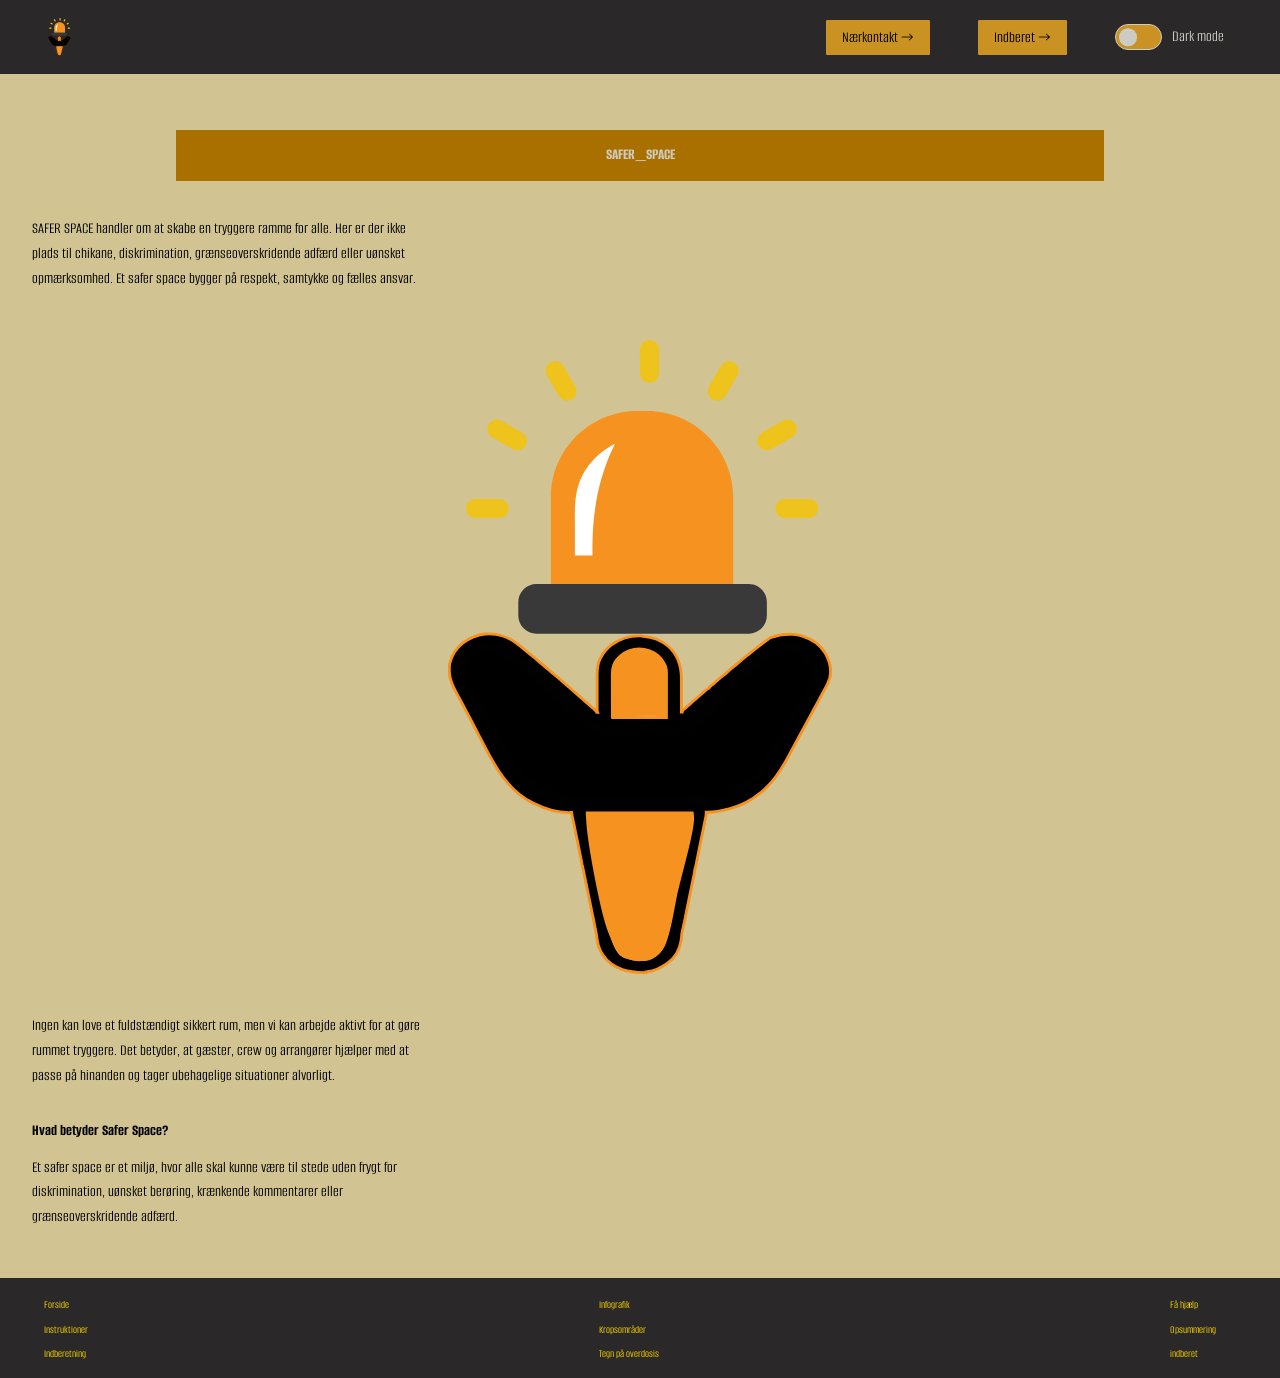
==== index.html @ ecd7ed73 "Add files via upload" ====
<!DOCTYPE html>
<html lang="da">

<head>
  <meta charset="UTF-8">
  <meta name="viewport" content="width=device-width, initial-scale=1.0">
  <link rel="stylesheet" href="css/custom.css">
  <link rel="stylesheet" href="css/fonts.css">
  <link rel="stylesheet" href="css/general.css">
  <link rel="stylesheet" href="css/layout.css">
  <link rel="stylesheet" href="css/burger.css">
  <link rel="stylesheet" href="css/cards.css">
  <link rel="stylesheet" href="css/infographic.css">
  <link rel="icon" type="image/svg+xml" href="img/safer_space_LOGO.svg">
  <title>Emergency Site</title>
</head>

<body id="frontpage">
  <header>
    <nav>
      <div id="logotype-wrapper" class="logo">
        <a href="index.html"><img src="img/safer_space_LOGO.svg" alt="Safer Space logo"></a>
      </div>
      <ul class="menu">
        <li><a class="menuItem" href="instruction.html">Nærkontakt</a></li>
        <li><a class="menuItem" href="register.html">Indberet</a></li>

        <!-- dark mode btn -->

        <li class="theme-toggle-item">
          <button id="theme-toggle" class="theme-switch" type="button" role="switch" aria-checked="false"
            aria-label="Skift mellem light og dark mode">
            <span class="theme-switch-track" aria-hidden="true">
              <span class="theme-switch-thumb"></span>
            </span>
            <span class="theme-switch-text">Dark mode</span>
          </button>
        </li>
      </ul>
      <button class="burger">
        <span class="line"></span>
        <span class="line"></span>
        <span class="line"></span>
      </button>
    </nav>
  </header>

  <main>
    <h1>SAFER_SPACE</h1>
    <p>
      SAFER SPACE handler om at skabe en tryggere ramme for alle. Her er der ikke plads til chikane, diskrimination,
      grænseoverskridende adfærd eller uønsket opmærksomhed. Et safer space bygger på respekt, samtykke og fælles
      ansvar.
    </p>


    <div class="safer_img">
      <section><img src="img/safer_space_LOGO.svg" alt="" srcset="img/safer_space_LOGO.svg">
      </section>
    </div>

    <p>
      Ingen kan love et fuldstændigt sikkert rum, men vi kan arbejde aktivt for at gøre rummet tryggere. Det betyder, at
      gæster, crew og arrangører hjælper med at passe på hinanden og tager ubehagelige situationer alvorligt.
    </p>

    <h2>Hvad betyder Safer Space?</h2>
    <p>
      Et safer space er et miljø, hvor alle skal kunne være til stede uden frygt for diskrimination, uønsket berøring,
      krænkende kommentarer eller grænseoverskridende adfærd.
    </p>

  </main>

  <footer>
    <nav aria-label="Footer navigation">
      <ul>
        <li><a href="index.html">Forside</a></li>
        <li><a href="instruction.html">Instruktioner</a></li>
        <li><a href="register.html">Indberetning</a></li>
      </ul>

      <ul>
        <li><a href="instruction.html#won">Infografik</a></li>
        <li><a href="instruction.html#ringtone">Kropsområder</a></li>
        <li><a href="instruction.html#efficiency">Tegn på overdosis</a></li>
      </ul>

      <ul>
        <li><a href="register.html#webform">Få hjælp</a></li>
        <li><a href="register.html#form-summary">Opsummering</a></li>
        <li><a href="register.html#form-section">indberet</a></li>
      </ul>
    </nav>
  </footer>

</body>

<script src="js/burger.js"></script>
<script src="js/theme.js"></script>

</html>
---- css/custom.css ----
:root,
:root[data-theme="light"] {
  /* Background color */
  --color-bg: #d1c492;
  --color-accent-yellow: rgb(255, 217, 0);

  /* Header background color */
  --color-head-bg: #a97000;

  /* Logotype */
  --color-logotype-bg: #2a2828;
  --color-text-logotype: #ffffff;
  --font-logotype-size: 1rem;

  /* Global menu */
  --color-menu-bg: #2a2828;
  /* Links */
  --color-link-bg: #ca9222;
  --color-link-hover: #fff;
  --color-link-active: #aa987e;
  --border-radius-links: 1px;

  /* Headlines (size)*/
  --font-h1-size: 1rem;
  --font-h2-size: 1rem;
  --font-h3-size: 1rem;

  --headline2-size: 1rem;
  --headline3-size: 1rem;
  --font-sub1-size: 1rem;

  /* Headlines (color) */
  --color-headline-bg: #d49624;

  /* Tekst */
  --color-text: #000;
  --color-text-inverted: #cdccc4;

  /* Andet tekst */
  --followup-text-size: 1rem;

  /*  Margins */
  --margin-head-bottom: 5px;

  /* Borders */
  --border-radius: 5px;

  /* Cards */
  --color-card-bg: #e3e1d8;
  --color-card-bg-inverted: #837b45;
  --color-cta-card-bg: #7f5d43f6;
  --color-cta-card-bg-inverted: #c0bfb9;

  /* Fonts & font weights*/
  --font-family-sans: "Alumni Sans", Arial, sans-serif;
  --font-weight-bold: 700;
  --font-weight-medium: 500;
  --font-weight-regular: 300;
  --font-weight-light: 200;

  /* Infographics background colors*/
  --color-info-bg: #67573c;
}

:root[data-theme="dark"] {
  /* Background color */
  --color-bg: #141311;
  --color-accent-yellow: rgb(255, 217, 0);

  /* Header background color */
  --color-head-bg: #000000;

  /* Logotype */
  --color-logotype-bg: #000000;
  --color-text-logotype: #ddd8cf;
  --font-logotype-size: 1rem;

  /* Global menu */
  --color-menu-bg: #000000;

  /* Links */
  --color-link-bg: #3e3936;
  --color-link-hover: #5a534e;
  --color-link-active: #736b65;
  --border-radius-links: 1px;

  /* Headlines (color) */
  --color-headline-bg: #262220;

  /* Text */
  --color-text: #f3efe8;
  --color-text-inverted: #f3efe8;

  /* Cards */
  --color-card-bg: #22201e;
  --color-card-bg-inverted: #34302d;
  --color-cta-card-bg: #4a4440;
  --color-cta-card-bg-inverted: #6a635c;

  /* Infographics background colors */
  --color-info-bg: #1b1918;
}
---- css/fonts.css ----
@font-face {
  font-family: "Alumni Sans";
  src: url("../fonts/AlumniSans-VariableFont_wght.woff") format("woff");
  font-style: normal;
  font-weight: 100 900;
  font-display: swap;
}

@font-face {
  font-family: "Alumni Sans";
  src: url("../fonts/AlumniSans-Italic-VariableFont_wght.woff") format("woff");
  font-style: italic;
  font-weight: 100 900;
  font-display: swap;
}
---- css/general.css ----
* {
  margin: 0;
  padding: 0;
  box-sizing: border-box;
}

body,
button,
input,
select,
textarea {
  font-family: var(--font-family-sans);
}

p {
  margin: 0 0 1rem 0;
  line-height: 1.55;
}

body {
  font-family: var(--font-family-sans);
  color: var(--color-text);
  background-color: var(--color-bg);
}
header {
  height: min-content;
  background-color: var(--color-head-bg);
  font-family: var(--font-family-sans);
}

nav {
  font-family: var(--font-family-sans);
}

.logo {
  max-width: 50px;
  max-height: 50px;
}

#main-disclamer {
  height: 225px;
  background-color: var(--color-head-bg);
  display: flex;
  justify-content: flex-start;
  align-items: center;
  padding-left: 2rem;
  padding-bottom: 2%;
  margin-bottom: var(--margin-head-bottom);
}
#main-disclamer-content {
  display: flex;
  column-gap: 1rem;
}
main section {
  padding: 20px;
  border-radius: var(--border-radius);
}

main p {
  max-width: 65ch;
}

h1 {
  font-size: var(--font-h2-size);
  font-weight: var(--font-weight-bold);
  color: var(--color-text-inverted);
  margin: 40px 0 20px 0;
  line-height: 1.3rem;
  text-align: center;
  font-family: var(--font-family-sans);
  padding: 15px 30px;
  background-color: var(--color-head-bg);
}

.sub {
  font-size: var(--font-sub1-size);
  font-weight: var(--font-weight-light);
  color: var(--color-text-inverted);
}
h2 {
  font-size: var(--headline2-size);
}
h3 {
  font-size: var(--headline3-size);
}
main > h1 {
  width: calc(80% - 6rem);
  margin-inline: auto;
}
/* NAVIGATION STRUCTURES */
header > nav {
  height: 100%;
  background-color: var(--color-menu-bg);
}
nav ul {
  list-style: none;
}
a {
  font-family: var(--font-family-sans);
}
nav a {
  text-decoration: none;
  color: var(--color-text);
}
/* Måske skal du lave en ny regel for logotype-wrapper, når du har lavet din logotype */

/* logo */

.logo {
  flex: 0 0 auto;
}

#logotype-wrapper {
  background-color: var(--color-logotype-bg);
  display: flex;
  justify-content: flex-start;
  align-items: center;
  height: 3.6rem;
}

#logotype-wrapper > a {
  display: flex;
  align-items: center;
  height: 100%;
  width: max-content;
  margin-left: 1rem;
}

#logotype-wrapper img {
  display: block;
  height: 2.4rem;
  width: auto;
  max-width: 100%;
  object-fit: contain;
}

/* Global menu */
header nav li a {
  margin: 1.5rem;
  background-color: var(--color-link-bg);
  color: var(--color-text);
  font-size: var(--followup-text-size);
  padding: 0.5rem 1rem;
  border-radius: var(--border-radius-links);
}

/* DARK MODE BUTTON */

header nav li .theme-switch {
  margin: 1.5rem;
  padding: 0;
  border: 0;
  background: transparent;
  color: var(--color-text-inverted);
  font: inherit;
  display: inline-flex;
  align-items: center;
  gap: 0.65rem;
  cursor: pointer;
}

.theme-switch-text {
  font-size: var(--followup-text-size);
  line-height: 1;
  white-space: nowrap;
}

.theme-switch-track {
  position: relative;
  width: 2.9rem;
  height: 1.65rem;
  border-radius: 999px;
  background-color: var(--color-link-bg);
  border: 1px solid var(--color-text-inverted);
  transition: background-color 0.2s ease;
  flex: 0 0 auto;
}

.theme-switch-thumb {
  position: absolute;
  top: 50%;
  left: 0.18rem;
  width: 1.1rem;
  height: 1.1rem;
  border-radius: 50%;
  background-color: var(--color-text-inverted);
  transform: translate(0, -50%);
  transition: transform 0.2s ease;
}

.theme-switch[aria-checked="true"] .theme-switch-track {
  background-color: var(--color-accent-yellow);
  border-color: var(--color-accent-yellow);
}

.theme-switch[aria-checked="true"] .theme-switch-thumb {
  transform: translate(1.2rem, -50%);
}

.theme-switch:hover .theme-switch-track {
  background-color: var(--color-link-hover);
}

.theme-switch[aria-checked="true"]:hover .theme-switch-track {
  background-color: var(--color-accent-yellow);
}

.theme-switch:focus-visible {
  outline: 2px solid var(--color-accent-yellow);
  outline-offset: 4px;
  border-radius: 999px;
}

/* Pilen efter menu-tekst */
header > nav li > a:after {
  content: " \2192";
}
/* Global menu hover effekt - Lav den om til det, du synes */
nav a:hover {
  background-color: var(--color-link-hover);
}
nav a:active {
  background-color: var(--color-link-active);
}

/* FOOTER */
footer {
  background-color: var(--color-menu-bg);
}

footer a,
footer a:visited {
  font-size: 0.7rem;
  color: rgb(255, 217, 0);
  display: inline-block;
  overflow-wrap: anywhere;
}

footer nav {
  padding: 1rem 0;
}
---- css/layout.css ----
/* LAYOUT FOR MAIN CONTENT */
body {
  display: grid;
  grid-template-rows: auto 1fr auto;
  min-height: 100vh;
  margin: 0 auto;
}

p {
  margin: 0 0 1rem 0;
  line-height: 1.55;
}

main {
  display: grid;
  row-gap: 1rem;
  padding-top: 1rem;
  padding-bottom: 2rem;
}

main > * {
  margin-inline: clamp(1rem, 4vw, 2rem);
}
main {
  grid-template-rows: min-content min-content 1fr min-content;
}
#instruction main {
  grid-template-rows: min-content min-content min-content 1fr min-content;
}
/* LAYOUT FOR HEADER AND FOOTER */
footer {
  display: grid;
  grid-template-columns: clamp(0.75rem, 4vw, 2rem) minmax(0, 1200px) clamp(
      0.75rem,
      4vw,
      2rem
    );
}

header {
  grid-row: 1;
  display: block;
}

header nav {
  display: flex;
  justify-content: space-between;
  align-items: center;
  width: 100%;
  padding-inline: clamp(0.75rem, 4vw, 2rem);
}

footer nav {
  grid-column: 2 / 3;
  display: grid;
  grid-template-columns: 1fr;
  gap: 0.75rem;
  align-items: start;
  padding: 1rem 0;
}

header nav > * {
  flex: 1;
}

nav ul {
  display: flex;
  justify-content: flex-end;
  align-items: center;
}

header ul {
  height: 100%;
  width: clamp(175px, 50%, 300px);
}

/* main pg img */

#frontpage .safer_img {
  display: flex;
  justify-content: center;
  margin: 1rem 0 1.5rem 0;
}

#frontpage .safer_img section {
  width: 100%;
  max-width: 24rem;
  padding: 0;
}

#frontpage .safer_img img {
  display: block;
  width: 100%;
  max-width: 100%;
  height: auto;
  margin-inline: auto;
}

footer ul {
  display: grid;
  gap: 0.35rem;
  justify-content: start;
  padding-inline: 0.75rem 1rem;
  margin: 0;
}

footer li {
  max-width: 100%;
}

footer li {
  max-width: 100%;
}

footer a {
  display: inline-block;
  overflow-wrap: anywhere;
}

/* LAYOUT FOR SECTIONS */

@media (width > 600px) {
  #instruction > main,
  #register > main {
    grid-template-columns: 5fr 3fr;
    grid-template-rows: auto auto 1fr auto;
  }

  .qr {
    order: 1;
  }

  h1 {
    grid-column: 1 / -1;
  }

  footer nav {
    display: flex;
    justify-content: space-between;
    align-items: flex-start;
    grid-template-columns: repeat(3, minmax(0, 1fr));
    column-gap: 1rem;
  }

  footer ul {
    display: grid;
    gap: 0.35rem;
  }
}
---- css/burger.css ----
.burger {
  width: 34px;
  height: 24px;
  cursor: pointer;
  position: relative;
  z-index: 20;
  background: transparent;
  border: 0;
  padding: 0;
}

.burger .line {
  display: block;
  width: 100%;
  height: 3px;
  background-color: var(--color-accent-yellow);
  border-radius: 999px;
  margin-bottom: 5px;
  transition: 0.2s linear;
}

.burger .line:last-child {
  margin-bottom: 0;
}

.burger {
  display: none;
}
@media screen and (width < 800px) {
  .menu {
    display: none;
  }

  .logo {
    flex: 0 0 50vw;
  }

  .burger {
    display: block;
    background-color: transparent;
    border: 0;
    flex: 0 0 auto;
    margin: 0 20px;
  }

  .burger.active .line:nth-child(1) {
    transform: rotate(45deg) translate(5px, 5px);
    transition: 0.2s linear;
  }

  .burger.active .line:nth-child(2) {
    opacity: 0;
    transition: 0.15s linear;
  }

  .burger.active .line:nth-child(3) {
    transform: rotate(-45deg) translate(5px, -5px);
    transition: 0.2s linear;
  }

  nav.active .menu {
    display: block;
    background-color: var(--color-menu-bg);
    position: absolute;
    top: 3.6rem;
    right: 0;
    width: clamp(200px, 50vw, 400px);
    z-index: 1;
    opacity: 0.95;
  }

  header > nav li > a:after {
    content: "";
  }

  nav.active .menu li {
    margin: 40px 20px;
    text-align: right;
  }

  nav.active .menu a,
  nav.active .menu button {
    font-size: 24px;
  }

  /* adjust to darkmode burger*/

  nav.active .menu .theme-switch {
    width: calc(100% - 40px);
    margin-inline: 20px;
    display: flex;
    align-items: center;
    justify-content: space-between;
    gap: 0.75rem;
  }

  nav.active .menu .theme-switch-text {
    font-size: 20px;
    line-height: 1.2;
    white-space: nowrap;
    flex: 1 1 auto;
    text-align: left;
  }

  nav.active .menu .theme-switch-track {
    flex: 0 0 auto;
  }
}
---- css/infographic.css ----
#head-txt {
  fill: var(--color-head-bg);
}
.info-graphic,
.info-text {
  background-color: var(--color-info-bg);
  padding: 20px 0;
}
.info-graphic {
  display: flex;
  justify-content: center;
  align-items: center;
  border-radius: 0;
  margin: 1.5rem auto 2rem auto;
  padding: 1rem;
  max-width: min(100%, 32rem);
}

#won svg {
  display: block;
  height: clamp(220px, 34vh, 280px);
  width: auto;
  max-width: 100%;
  margin-inline: auto;
}

.info-text h2 {
  line-height: 3rem;
  text-align: center;
  background-color: var(--color-headline-bg);
  color: var(--color-text);
  margin-bottom: 1rem;
}
.info-text h3 {
  font-size: 0.8rem;
  line-height: 0.8rem;
  font-weight: 600;
  margin: 0;
  padding: 0;
}
.info-text > *:not(:first-child) {
  margin: 0 clamp(1rem, 10%, 7rem);
}

/* accordion implementation */

.accordion-steps {
  display: grid;
  gap: 0.75rem;
}

.accordion-steps details {
  background-color: var(--color-card-bg);
  border-radius: var(--border-radius);
  overflow: hidden;
}

.accordion-steps details:nth-of-type(2n) {
  background-color: var(--color-card-bg-inverted);
}

.accordion-steps summary {
  cursor: pointer;
  font-weight: 600;
  padding: 1rem;
}

.accordion-steps .accordion-content {
  padding: 0 1rem 1rem 1rem;
}

.accordion-steps .accordion-content p {
  margin: 0;
}

/*  */

.info-box {
  padding: 1.5rem 1rem 0.5rem 1rem;
  background-color: var(--color-card-bg);
}
.info-box:nth-of-type(2n) {
  background-color: var(--color-card-bg-inverted);
}

/* Awabs custom infographix */

.info-graphic {
  display: flex;
  justify-content: center;
  align-items: center;
  margin: 60px auto 80px auto;
  padding: 20px;
}

.infographic_img {
  display: block;
  width: 100%;
  max-width: 520px;
  height: auto;
  object-fit: contain;
}

/* js main infographic styling */
#ringtone {
  cursor: pointer;
  border: 0;
  background-color: var(--color-head-bg);
  color: var(--color-text-inverted);
  font: inherit;
  padding: 0.75rem 1rem;
  border-radius: var(--border-radius-links);
  cursor: pointer;
}
#ringtone:hover {
  background-color: var(--color-link-hover);
}

#won {
  transition:
    transform 0.3s ease,
    background-color 0.3s ease,
    box-shadow 0.3s ease;
}

#won.active {
  background-color: rgba(246, 146, 32, 0.12);
  box-shadow: 0 0 0 2px #f69220 inset;
  border-radius: 12px;
  transform: scale(1.01);
}

/* BODY CSS */

/* clickable parts */
#head,
#chest {
  cursor: pointer;
}

/* keep the base body black */
/* base state: everything starts black */
#won svg path {
  fill: rgb(255, 187, 0);
  transition:
    fill 0.2s ease,
    opacity 0.2s ease;
}

/* lips hidden by default */
#lips path {
  opacity: 0;
}

/* head click -> original SVG head color */
#head.active-head path {
  fill: #ed2024;
}

/* chest click -> original SVG chest color */
#chest.active-chest .cls-3 {
  fill: #9e1f63;
}

#chest.active-chest .cls-2 {
  fill: #f7941d;
}
/* show lips when head is clicked */
#lips.visible-lips path {
  opacity: 1;
  fill: #662d91;
}

@media (width < 600px) {
  .info-graphic {
    margin: 1rem auto 1.5rem auto;
    padding: 0.75rem;
    max-width: min(100%, 20rem);
  }

  #won svg {
    height: min(32vh, 220px);
    width: auto;
    max-width: 100%;
  }
}
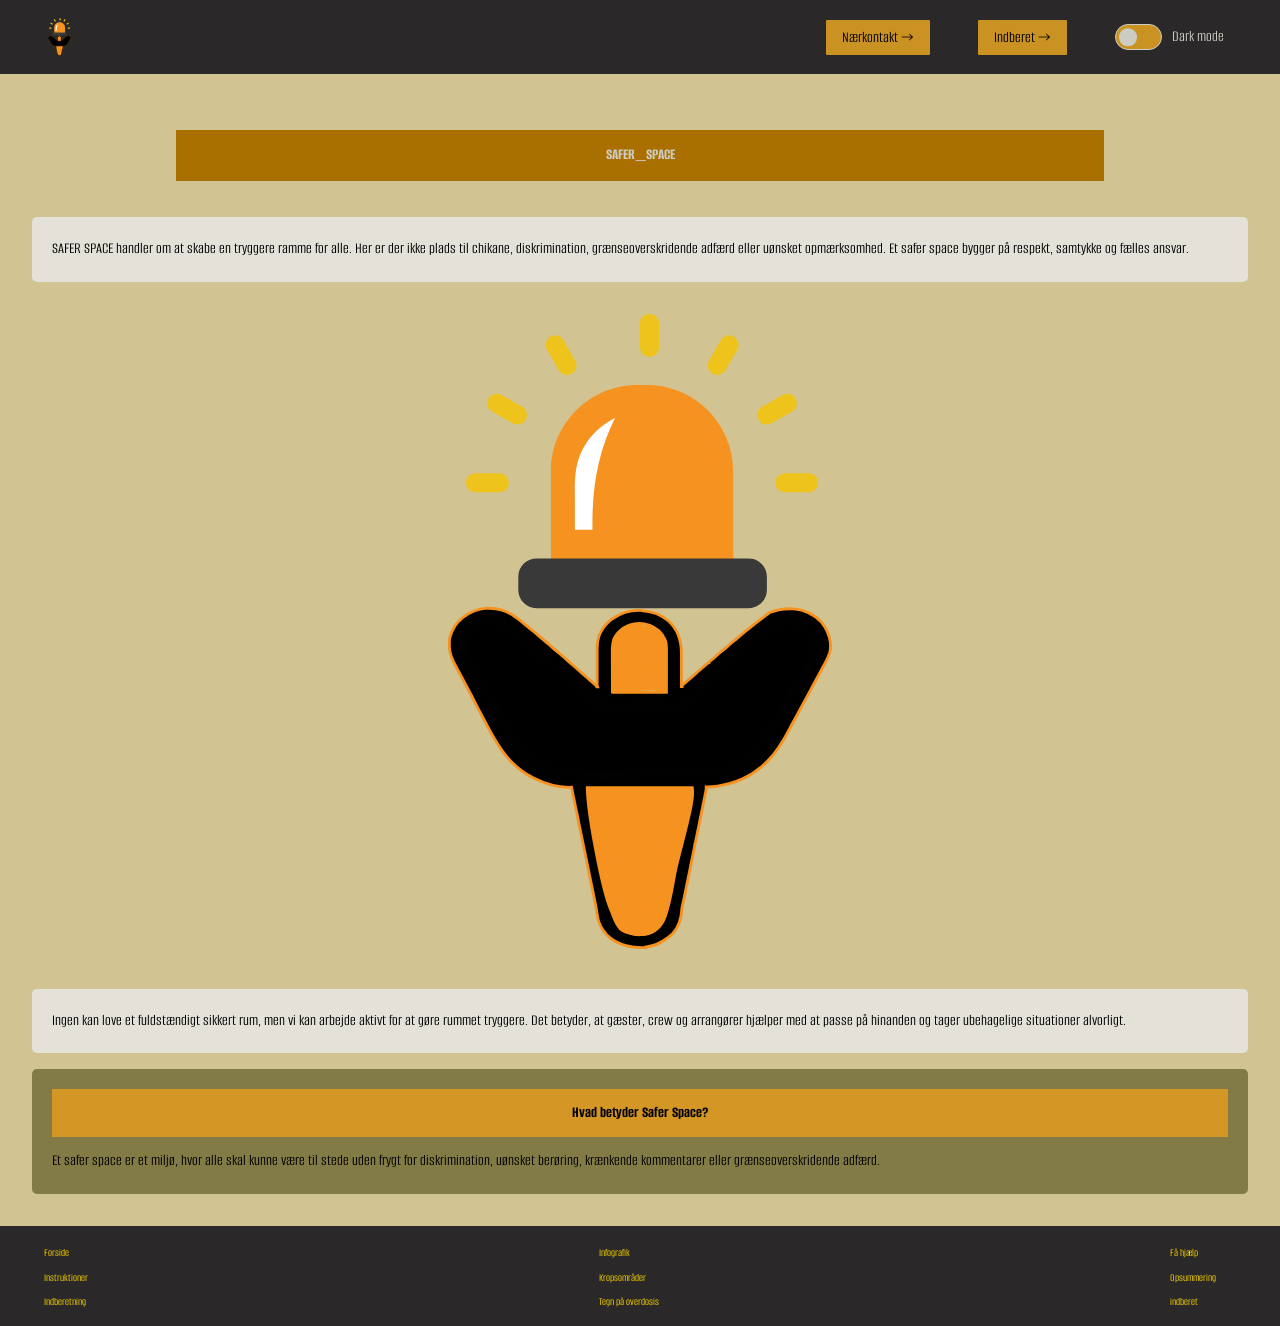
==== commit 6992e985: "Add files via upload 1. LATEST ITTERATION (20/04/26) 2. ready for presentation" ====
--- a/index.html
+++ b/index.html
@@ -47,28 +47,36 @@
 
   <main>
     <h1>SAFER_SPACE</h1>
-    <p>
-      SAFER SPACE handler om at skabe en tryggere ramme for alle. Her er der ikke plads til chikane, diskrimination,
-      grænseoverskridende adfærd eller uønsket opmærksomhed. Et safer space bygger på respekt, samtykke og fælles
-      ansvar.
-    </p>
 
+    <section class="frontpage-copy-card">
+      <p>
+        SAFER SPACE handler om at skabe en tryggere ramme for alle. Her er der ikke plads til chikane, diskrimination,
+        grænseoverskridende adfærd eller uønsket opmærksomhed. Et safer space bygger på respekt, samtykke og fælles
+        ansvar.
+      </p>
+    </section>
 
     <div class="safer_img">
-      <section><img src="img/safer_space_LOGO.svg" alt="" srcset="img/safer_space_LOGO.svg">
+      <section>
+        <img src="img/safer_space_LOGO.svg" alt="Safer Space logo">
       </section>
     </div>
 
-    <p>
-      Ingen kan love et fuldstændigt sikkert rum, men vi kan arbejde aktivt for at gøre rummet tryggere. Det betyder, at
-      gæster, crew og arrangører hjælper med at passe på hinanden og tager ubehagelige situationer alvorligt.
-    </p>
+    <section class="frontpage-copy-card">
+      <p>
+        Ingen kan love et fuldstændigt sikkert rum, men vi kan arbejde aktivt for at gøre rummet tryggere. Det betyder,
+        at
+        gæster, crew og arrangører hjælper med at passe på hinanden og tager ubehagelige situationer alvorligt.
+      </p>
+    </section>
 
-    <h2>Hvad betyder Safer Space?</h2>
-    <p>
-      Et safer space er et miljø, hvor alle skal kunne være til stede uden frygt for diskrimination, uønsket berøring,
-      krænkende kommentarer eller grænseoverskridende adfærd.
-    </p>
+    <section class="frontpage-copy-card frontpage-copy-card--accent">
+      <h2>Hvad betyder Safer Space?</h2>
+      <p>
+        Et safer space er et miljø, hvor alle skal kunne være til stede uden frygt for diskrimination, uønsket berøring,
+        krænkende kommentarer eller grænseoverskridende adfærd.
+      </p>
+    </section>
 
   </main>
 
--- a/css/custom.css
+++ b/css/custom.css
@@ -60,6 +60,11 @@
 
   /* Infographics background colors*/
   --color-info-bg: #67573c;
+
+  /* new variable for "DARK/LIGHT NODE" */
+  --color-field-bg: #f3f1ea;
+  --color-field-text: #000000;
+  --color-field-border: #4b4545;
 }
 
 :root[data-theme="dark"] {
@@ -99,4 +104,9 @@
 
   /* Infographics background colors */
   --color-info-bg: #1b1918;
+
+  /* DARK MODE VARIABLES */
+  --color-field-bg: #f3f1ea;
+  --color-field-text: #000000;
+  --color-field-border: #4b4545;
 }
--- a/css/general.css
+++ b/css/general.css
@@ -2,6 +2,20 @@
   margin: 0;
   padding: 0;
   box-sizing: border-box;
+}
+
+:root[data-theme="dark"]
+  .theme-switch[aria-checked="true"]
+  .theme-switch-track {
+  background-color: var(--color-link-active);
+  border-color: var(--color-link-active);
+}
+
+:root[data-theme="dark"]
+  .theme-switch[aria-checked="true"]:hover
+  .theme-switch-track {
+  background-color: var(--color-link-hover);
+  border-color: var(--color-link-hover);
 }
 
 body,
--- a/css/cards.css
+++ b/css/cards.css
@@ -0,0 +1,119 @@
+.daily_card {
+  background-color: var(--color-card-bg);
+  display: grid;
+  grid-template-columns: 3fr 5fr;
+  gap: 10px;
+  padding: 40px 0 40px 20px;
+  border-radius: var(--border-radius);
+  height: minmax(200px, min-content);
+}
+.daily_text {
+  display: grid;
+  grid-template-rows: repeat(3, min-content);
+  gap: 10px;
+}
+.daily_text h2 {
+  background-color: var(--color-headline-bg);
+  color: var(--color-text-inverted);
+  padding: calc(1.1rem / 1.5) 0 calc(1.1rem / 2) 1rem;
+  margin: 0 0 0.5rem 0;
+}
+.daily_text p {
+  padding-right: 2rem;
+  margin: 0 0 1rem 0;
+}
+.daily_text .cta_btn {
+  justify-self: left;
+  width: 80%;
+}
+.daily_img {
+  width: 100%;
+  height: 100%;
+  object-fit: cover;
+}
+.news_card {
+  background-color: var(--color-card-bg);
+  display: grid;
+  gap: 0.4rem;
+  padding: 1rem 0;
+  height: minmax(300px, min-content);
+}
+.news_card:nth-child(2n) {
+  background-color: var(--color-card-bg-inverted);
+}
+.news_card > * {
+  padding: 0 1rem;
+}
+.news_card h3 {
+  margin: 0.5rem 0 0 0;
+}
+.news_card p {
+  margin: 0 0 1rem 0;
+}
+.news_card:first-child:before {
+  content: "BREAKING NEWS";
+  background-color: var(--color-headline-bg);
+  color: var(--color-text);
+  font-size: var(--font-h3-size);
+  font-weight: var(--font-weight-medium);
+  text-align: center;
+  line-height: 1rem;
+  padding: calc(1.1rem / 1.5) 0 calc(1.1rem / 2) 0;
+}
+.news_card:first-child {
+  border-radius: var(--border-radius) var(--border-radius) 0 0;
+}
+.news_card:last-child {
+  border-radius: 0 0 var(--border-radius) var(--border-radius);
+}
+
+.news_card .cta_btn {
+  justify-self: center;
+}
+.cta_btn {
+  display: inline-block;
+  padding: 0.4rem 1rem;
+  background-color: var(--color-cta-card-bg);
+  color: var(--color-text-inverted);
+  text-decoration: none;
+  width: max-content;
+  border-radius: var(--border-radius);
+}
+.news_card .cta_btn {
+  background-color: var(--color-cta-card-bg);
+}
+.news_card:nth-of-type(2n) .cta_btn {
+  background-color: var(--color-cta-card-bg-inverted);
+  color: var(--color-text);
+}
+.cta_btn:after {
+  content: "\2192";
+  margin-left: 1rem;
+}
+
+/* additional for index.html */
+
+#frontpage .frontpage-copy-card {
+  background-color: var(--color-card-bg);
+  border-radius: var(--border-radius);
+  padding: 1.25rem;
+  display: grid;
+  gap: 0.75rem;
+}
+
+#frontpage .frontpage-copy-card--accent {
+  background-color: var(--color-card-bg-inverted);
+}
+
+#frontpage .frontpage-copy-card p {
+  margin: 0;
+  max-width: none;
+}
+
+#frontpage .frontpage-copy-card h2 {
+  margin: 0;
+  line-height: 3rem;
+  text-align: center;
+  background-color: var(--color-headline-bg);
+  color: var(--color-text);
+}
--- a/css/infographic.css
+++ b/css/infographic.css
@@ -47,6 +47,7 @@
 .accordion-steps {
   display: grid;
   gap: 0.75rem;
+  margin-bottom: 2rem;
 }
 
 .accordion-steps details {
@@ -73,14 +74,27 @@
   margin: 0;
 }
 
+.under_instructions {
+  display: grid;
+  gap: 1.5rem;
+  margin-top: 2rem;
+}
+
 /*  */
 
 .info-box {
-  padding: 1.5rem 1rem 0.5rem 1rem;
-  background-color: var(--color-card-bg);
-}
-.info-box:nth-of-type(2n) {
-  background-color: var(--color-card-bg-inverted);
+  padding: 1.25rem 1rem 1rem 1rem;
+  border-radius: var(--border-radius);
+}
+
+#efficiency {
+  background-color: var(--color-link-bg);
+  color: #000000;
+}
+
+#requirement {
+  background-color: var(--color-menu-bg);
+  color: var(--color-text-inverted);
 }
 
 /* Awabs custom infographix */
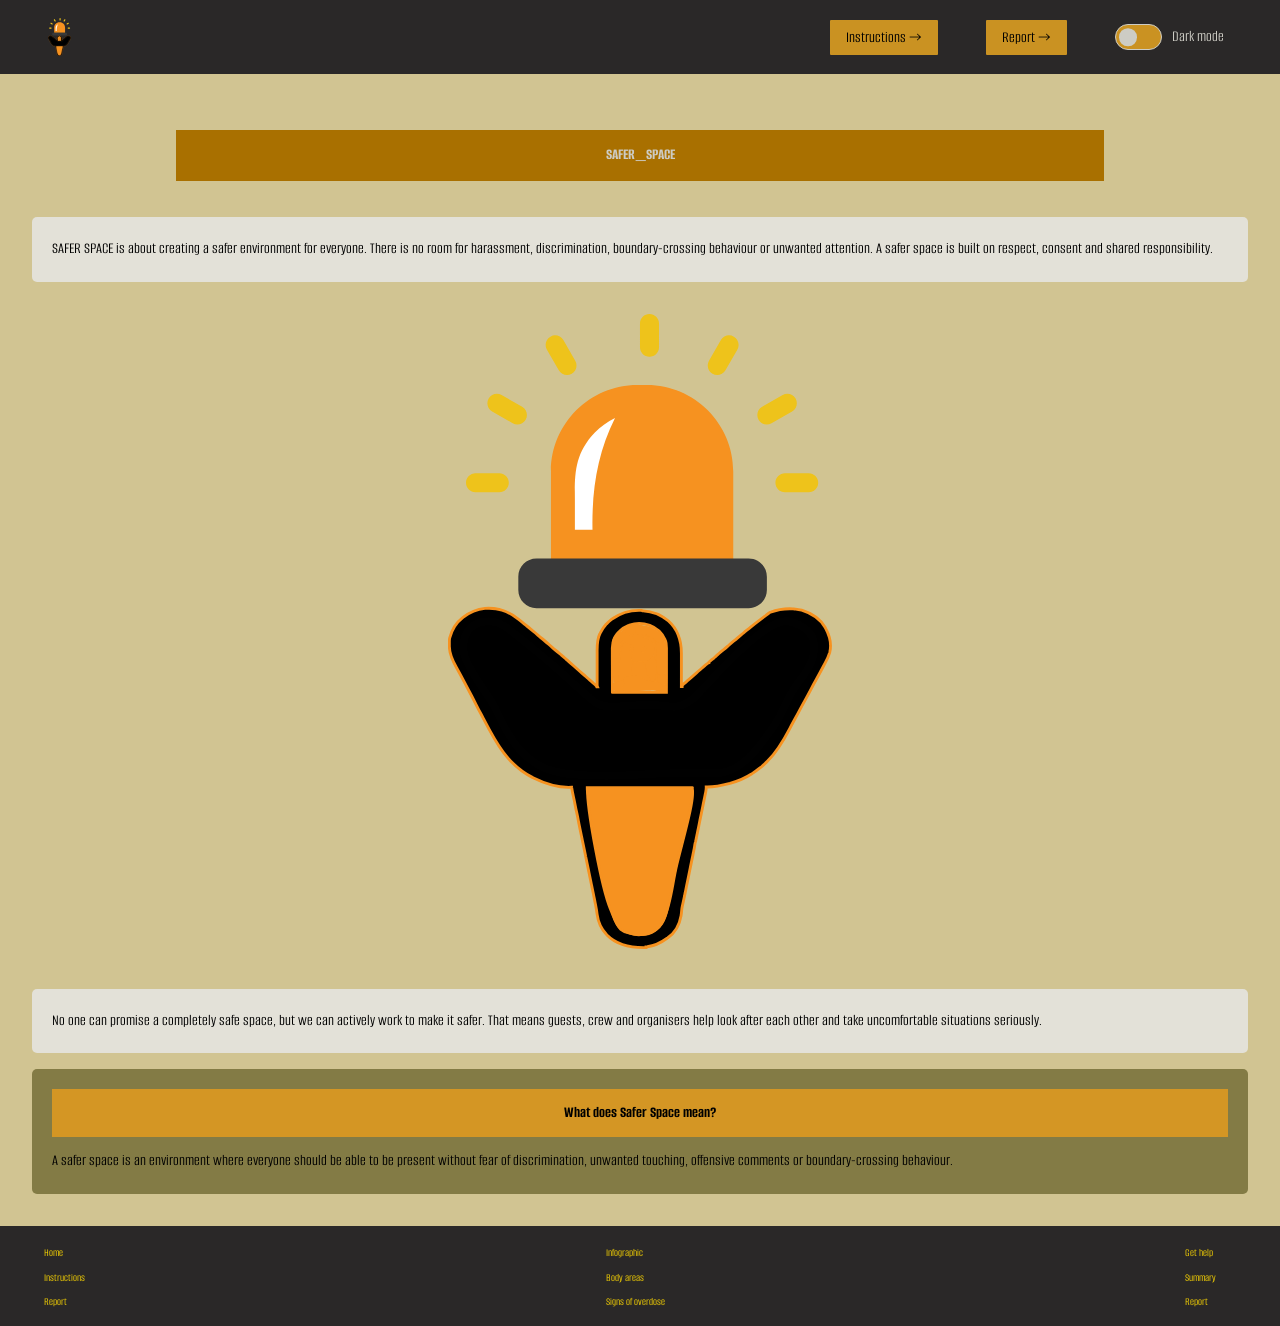
==== commit 6b1cd5dd: "Add files via upload" ====
--- a/index.html
+++ b/index.html
@@ -1,5 +1,5 @@
 <!DOCTYPE html>
-<html lang="da">
+<html lang="en">
 
 <head>
   <meta charset="UTF-8">
@@ -22,14 +22,14 @@
         <a href="index.html"><img src="img/safer_space_LOGO.svg" alt="Safer Space logo"></a>
       </div>
       <ul class="menu">
-        <li><a class="menuItem" href="instruction.html">Nærkontakt</a></li>
-        <li><a class="menuItem" href="register.html">Indberet</a></li>
+        <li><a class="menuItem" href="instruction.html">Instructions</a></li>
+        <li><a class="menuItem" href="register.html">Report</a></li>
 
         <!-- dark mode btn -->
 
         <li class="theme-toggle-item">
           <button id="theme-toggle" class="theme-switch" type="button" role="switch" aria-checked="false"
-            aria-label="Skift mellem light og dark mode">
+            aria-label="Switch between light and dark mode">
             <span class="theme-switch-track" aria-hidden="true">
               <span class="theme-switch-thumb"></span>
             </span>
@@ -50,9 +50,9 @@
 
     <section class="frontpage-copy-card">
       <p>
-        SAFER SPACE handler om at skabe en tryggere ramme for alle. Her er der ikke plads til chikane, diskrimination,
-        grænseoverskridende adfærd eller uønsket opmærksomhed. Et safer space bygger på respekt, samtykke og fælles
-        ansvar.
+        SAFER SPACE is about creating a safer environment for everyone. There is no room for harassment, discrimination,
+        boundary-crossing behaviour or unwanted attention. A safer space is built on respect, consent and shared
+        responsibility.
       </p>
     </section>
 
@@ -64,17 +64,16 @@
 
     <section class="frontpage-copy-card">
       <p>
-        Ingen kan love et fuldstændigt sikkert rum, men vi kan arbejde aktivt for at gøre rummet tryggere. Det betyder,
-        at
-        gæster, crew og arrangører hjælper med at passe på hinanden og tager ubehagelige situationer alvorligt.
+        No one can promise a completely safe space, but we can actively work to make it safer. That means guests,
+        crew and organisers help look after each other and take uncomfortable situations seriously.
       </p>
     </section>
 
     <section class="frontpage-copy-card frontpage-copy-card--accent">
-      <h2>Hvad betyder Safer Space?</h2>
+      <h2>What does Safer Space mean?</h2>
       <p>
-        Et safer space er et miljø, hvor alle skal kunne være til stede uden frygt for diskrimination, uønsket berøring,
-        krænkende kommentarer eller grænseoverskridende adfærd.
+        A safer space is an environment where everyone should be able to be present without fear of discrimination,
+        unwanted touching, offensive comments or boundary-crossing behaviour.
       </p>
     </section>
 
@@ -83,21 +82,21 @@
   <footer>
     <nav aria-label="Footer navigation">
       <ul>
-        <li><a href="index.html">Forside</a></li>
-        <li><a href="instruction.html">Instruktioner</a></li>
-        <li><a href="register.html">Indberetning</a></li>
+        <li><a href="index.html">Home</a></li>
+        <li><a href="instruction.html">Instructions</a></li>
+        <li><a href="register.html">Report</a></li>
       </ul>
 
       <ul>
-        <li><a href="instruction.html#won">Infografik</a></li>
-        <li><a href="instruction.html#ringtone">Kropsområder</a></li>
-        <li><a href="instruction.html#efficiency">Tegn på overdosis</a></li>
+        <li><a href="instruction.html#won">Infographic</a></li>
+        <li><a href="instruction.html#ringtone">Body areas</a></li>
+        <li><a href="instruction.html#efficiency">Signs of overdose</a></li>
       </ul>
 
       <ul>
-        <li><a href="register.html#webform">Få hjælp</a></li>
-        <li><a href="register.html#form-summary">Opsummering</a></li>
-        <li><a href="register.html#form-section">indberet</a></li>
+        <li><a href="register.html#webform">Get help</a></li>
+        <li><a href="register.html#form-summary">Summary</a></li>
+        <li><a href="register.html#form-section">Report</a></li>
       </ul>
     </nav>
   </footer>
--- a/css/infographic.css
+++ b/css/infographic.css
@@ -16,6 +16,43 @@
   max-width: min(100%, 32rem);
 }
 
+/* svg buttons */
+.buttons-wrapper {
+  display: flex;
+  flex-wrap: wrap;
+  gap: 0.75rem;
+  justify-content: center;
+  align-items: center;
+  margin: 1rem 0 0.75rem 0;
+}
+
+.buttons-wrapper > button {
+  padding: 5px 12px;
+  border-radius: var(--border-radius-links);
+  border: none;
+  background-color: var(--color-link-bg);
+  color: var(--color-text);
+  font: inherit;
+  cursor: pointer;
+}
+
+.buttons-wrapper > button:hover {
+  outline: 1px solid #0008;
+  background-color: var(--color-link-hover);
+}
+
+.buttons-wrapper > button:focus-visible {
+  outline: 2px solid black;
+  background-color: var(--color-link-hover);
+}
+
+.buttons-wrapper > button[aria-pressed="true"] {
+  outline: 2px solid black;
+  background-color: var(--color-link-hover);
+}
+
+/*  */
+
 #won svg {
   display: block;
   height: clamp(220px, 34vh, 280px);
@@ -148,7 +185,8 @@
 
 /* clickable parts */
 #head,
-#chest {
+#chest,
+#lips {
   cursor: pointer;
 }
 
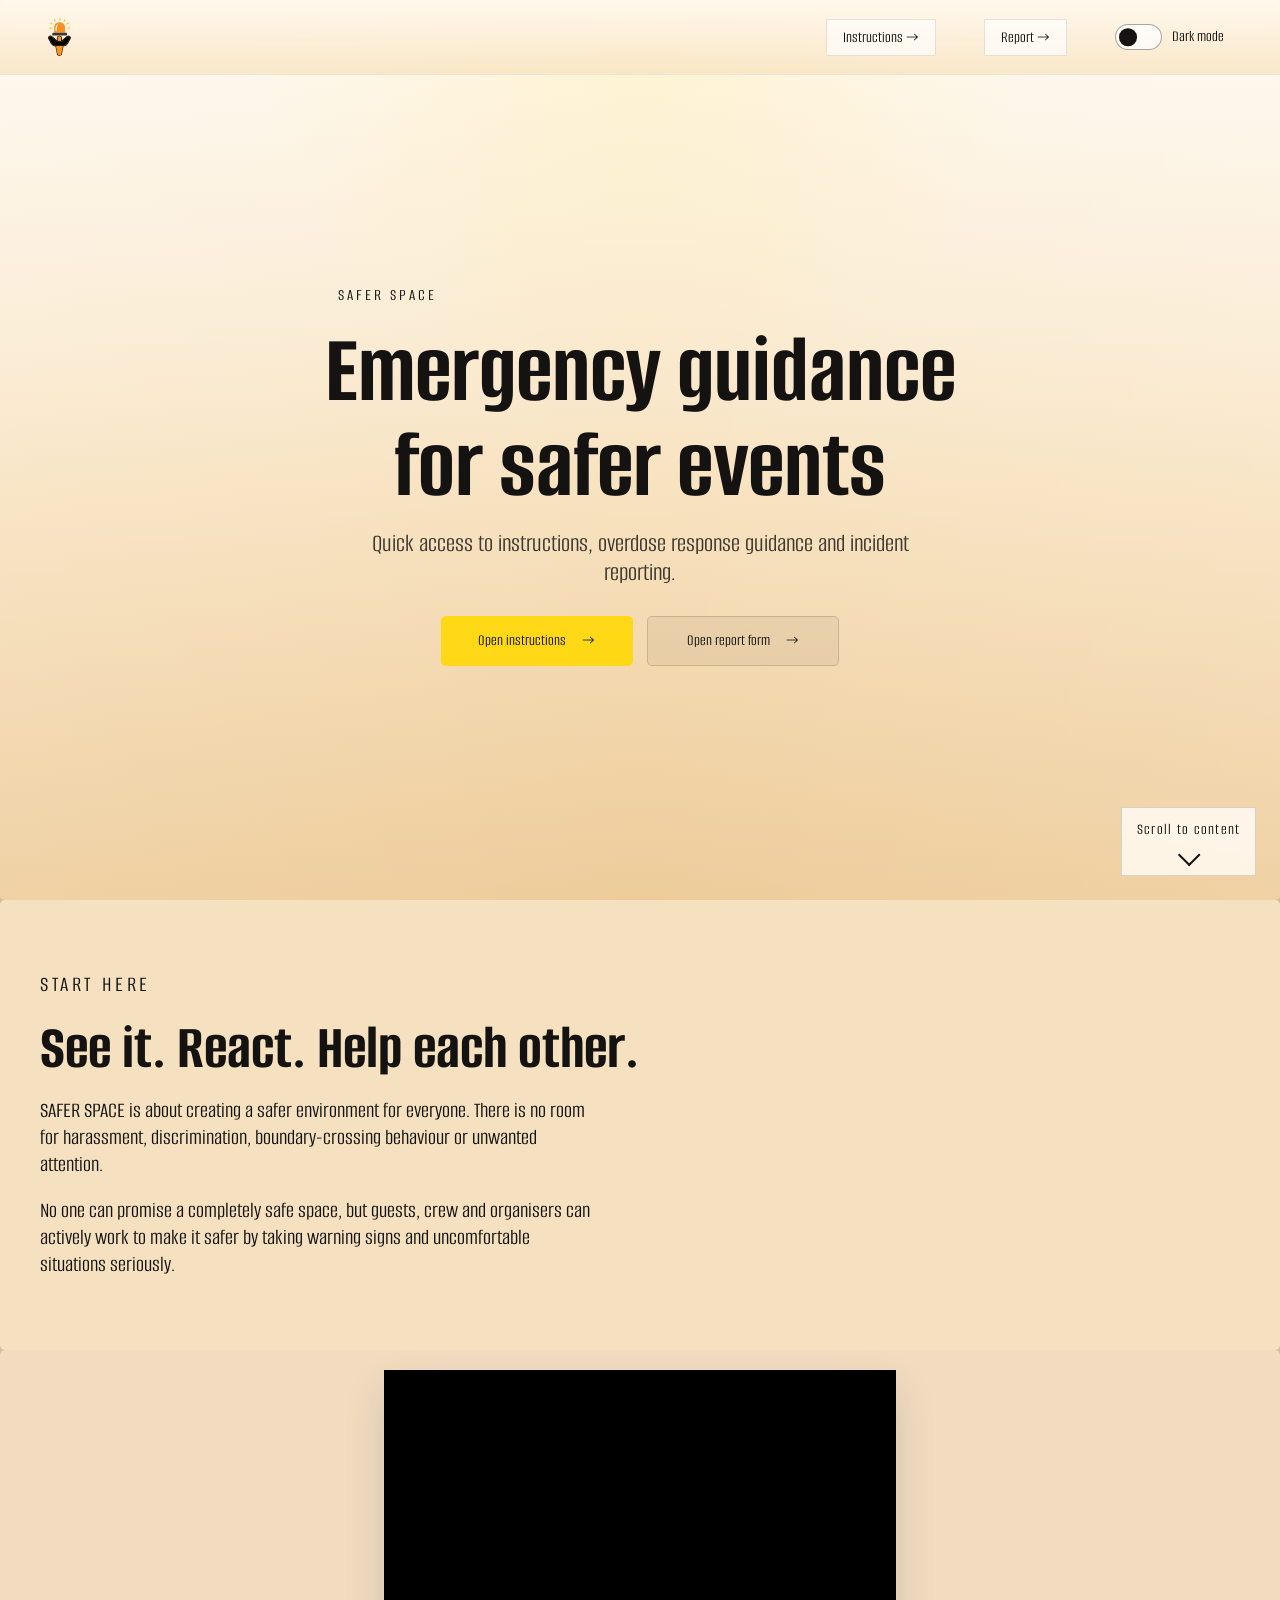
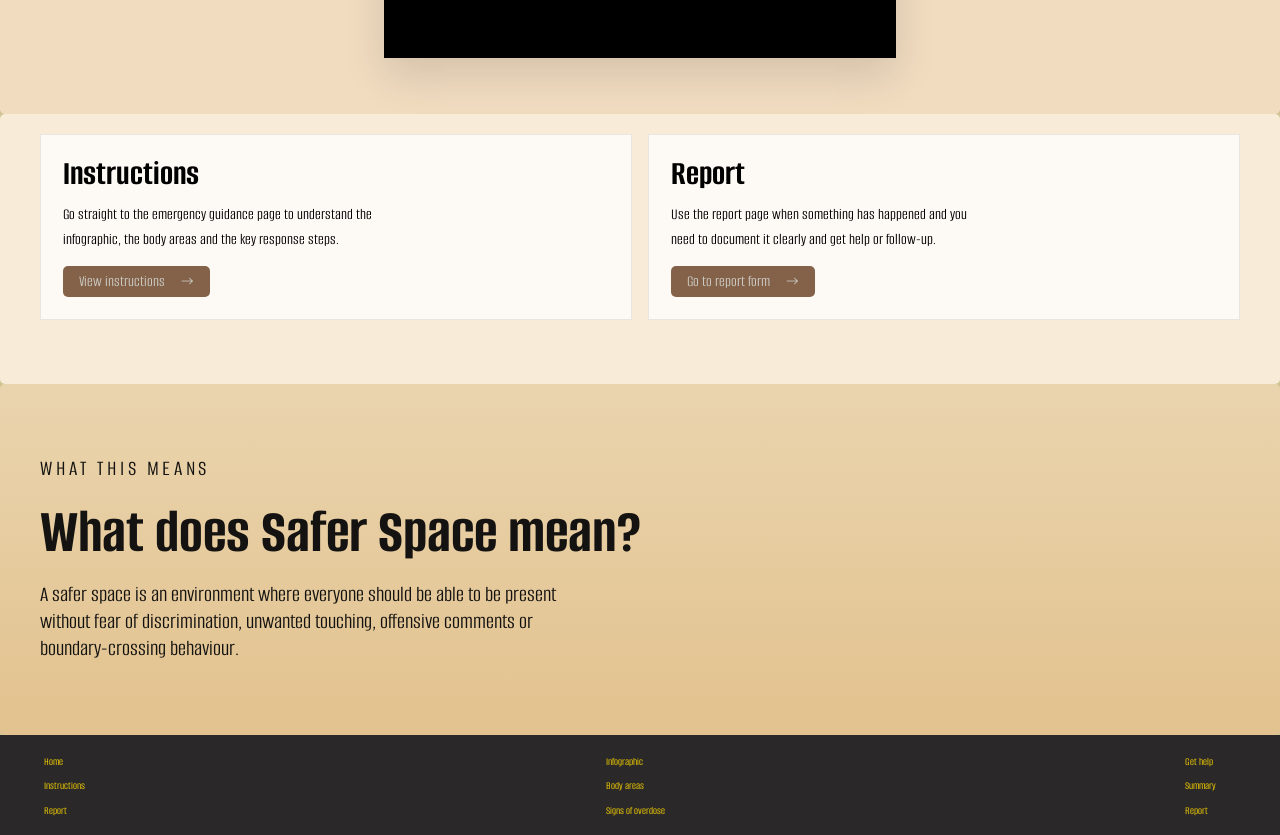
==== commit 08813166: "Add files via upload much better aesthetic and complete overhaul of styling" ====
--- a/index.html
+++ b/index.html
@@ -11,6 +11,7 @@
   <link rel="stylesheet" href="css/burger.css">
   <link rel="stylesheet" href="css/cards.css">
   <link rel="stylesheet" href="css/infographic.css">
+  <link rel="stylesheet" href="css/frontpage-antidote.css">
   <link rel="icon" type="image/svg+xml" href="img/safer_space_LOGO.svg">
   <title>Emergency Site</title>
 </head>
@@ -46,37 +47,89 @@
   </header>
 
   <main>
-    <h1>SAFER_SPACE</h1>
+    <section class="frontpage-hero" aria-label="Safer Space front page hero">
 
-    <section class="frontpage-copy-card">
-      <p>
-        SAFER SPACE is about creating a safer environment for everyone. There is no room for harassment, discrimination,
-        boundary-crossing behaviour or unwanted attention. A safer space is built on respect, consent and shared
-        responsibility.
-      </p>
+
+      <div class="frontpage-hero__overlay" aria-hidden="true"></div>
+
+      <div class="frontpage-hero__content reveal is-visible">
+        <p class="frontpage-hero__eyebrow">Safer Space</p>
+        <h1>Emergency guidance for safer events</h1>
+        <p class="frontpage-hero__lead">
+          Quick access to instructions, overdose response guidance and incident reporting.
+        </p>
+
+        <div class="frontpage-hero__actions">
+          <a class="cta_btn" href="instruction.html">Open instructions</a>
+          <a class="cta_btn cta_btn--ghost" href="register.html">Open report form</a>
+        </div>
+      </div>
+
+      <button class="frontpage-scroll" type="button" aria-label="Scroll to content">
+        Scroll to content
+      </button>
     </section>
 
-    <div class="safer_img">
-      <section>
-        <img src="img/safer_space_LOGO.svg" alt="Safer Space logo">
-      </section>
-    </div>
-
-    <section class="frontpage-copy-card">
-      <p>
-        No one can promise a completely safe space, but we can actively work to make it safer. That means guests,
-        crew and organisers help look after each other and take uncomfortable situations seriously.
-      </p>
+    <section id="frontpage-intro" class="frontpage-panel frontpage-panel--dark reveal">
+      <div class="frontpage-panel__inner">
+        <p class="frontpage-kicker">Start here</p>
+        <h2>See it. React. Help each other.</h2>
+        <p>
+          SAFER SPACE is about creating a safer environment for everyone. There is no room for harassment,
+          discrimination, boundary-crossing behaviour or unwanted attention.
+        </p>
+        <p>
+          No one can promise a completely safe space, but guests, crew and organisers can actively work to
+          make it safer by taking warning signs and uncomfortable situations seriously.
+        </p>
+      </div>
     </section>
 
-    <section class="frontpage-copy-card frontpage-copy-card--accent">
-      <h2>What does Safer Space mean?</h2>
-      <p>
-        A safer space is an environment where everyone should be able to be present without fear of discrimination,
-        unwanted touching, offensive comments or boundary-crossing behaviour.
-      </p>
+    <section class="frontpage-video reveal" aria-label="Antidote reference video">
+      <div class="frontpage-video__inner">
+        <div class="frontpage-video__frame">
+          <iframe id="frontpage-youtube-player"
+            src="https://www.youtube.com/embed/YxNh5tQUQWQ?enablejsapi=1&playsinline=1&rel=0&cc_load_policy=1&cc_lang_pref=en&hl=en"
+            title="Antidote overdose response video"
+            allow="accelerometer; autoplay; clipboard-write; encrypted-media; gyroscope; picture-in-picture; web-share"
+            referrerpolicy="strict-origin-when-cross-origin" allowfullscreen>
+          </iframe>
+        </div>
+      </div>
     </section>
 
+    <section class="frontpage-split reveal" aria-label="Main actions">
+      <div class="frontpage-split__inner">
+        <article class="frontpage-card">
+          <h3>Instructions</h3>
+          <p>
+            Go straight to the emergency guidance page to understand the infographic, the body areas and the
+            key response steps.
+          </p>
+          <a class="cta_btn" href="instruction.html">View instructions</a>
+        </article>
+
+        <article class="frontpage-card">
+          <h3>Report</h3>
+          <p>
+            Use the report page when something has happened and you need to document it clearly and get help
+            or follow-up.
+          </p>
+          <a class="cta_btn" href="register.html">Go to report form</a>
+        </article>
+      </div>
+    </section>
+
+    <section class="frontpage-panel frontpage-panel--accent reveal">
+      <div class="frontpage-panel__inner">
+        <p class="frontpage-kicker">What this means</p>
+        <h2>What does Safer Space mean?</h2>
+        <p>
+          A safer space is an environment where everyone should be able to be present without fear of
+          discrimination, unwanted touching, offensive comments or boundary-crossing behaviour.
+        </p>
+      </div>
+    </section>
   </main>
 
   <footer>
@@ -104,6 +157,7 @@
 </body>
 
 <script src="js/burger.js"></script>
+<script src="js/frontpage.js"></script>
 <script src="js/theme.js"></script>
 
 </html>
--- a/css/infographic.css
+++ b/css/infographic.css
@@ -223,6 +223,15 @@
   fill: #662d91;
 }
 
+/* hover previews */
+#head:hover,
+#chest:hover,
+#lips:hover {
+  filter: drop-shadow(0 0 8px rgba(0, 0, 0, 0.28));
+}
+
+/*  */
+
 @media (width < 600px) {
   .info-graphic {
     margin: 1rem auto 1.5rem auto;
--- a/css/frontpage-antidote.css
+++ b/css/frontpage-antidote.css
@@ -0,0 +1,654 @@
+#frontpage header {
+  position: fixed;
+  inset: 0 0 auto 0;
+  z-index: 30;
+  background: linear-gradient(180deg, rgba(0, 0, 0, 0.82), rgba(0, 0, 0, 0.42));
+  backdrop-filter: blur(6px);
+}
+
+#frontpage header > nav {
+  background: transparent;
+  min-height: 4.5rem;
+}
+
+#frontpage #logotype-wrapper {
+  background: transparent;
+}
+
+#frontpage header nav li a {
+  background: rgba(255, 255, 255, 0.08);
+  color: #f7f1e6;
+  border: 1px solid rgba(255, 255, 255, 0.12);
+}
+
+#frontpage nav a:hover,
+#frontpage nav a:focus-visible {
+  background-color: rgba(255, 217, 0, 0.22);
+  color: #ffffff;
+}
+
+#frontpage .theme-switch {
+  color: #f7f1e6;
+}
+
+#frontpage .theme-switch-track {
+  background-color: rgba(255, 255, 255, 0.12);
+  border-color: rgba(255, 255, 255, 0.8);
+}
+
+#frontpage .theme-switch-thumb {
+  background-color: #f7f1e6;
+}
+
+#frontpage main {
+  padding-top: 0;
+  padding-bottom: 0;
+  row-gap: 0;
+}
+
+#frontpage main > * {
+  margin-inline: 0;
+}
+
+#frontpage .frontpage-hero {
+  position: relative;
+  min-height: 100svh;
+  display: grid;
+  place-items: center;
+  overflow: clip;
+  isolation: isolate;
+  background:
+    radial-gradient(circle at top, rgba(255, 217, 0, 0.08), transparent 36%),
+    linear-gradient(180deg, #0f0f0f 0%, #16110d 55%, #0e0d0c 100%);
+}
+
+#frontpage .frontpage-hero__media,
+#frontpage .frontpage-hero__video,
+#frontpage .frontpage-hero__overlay {
+  position: absolute;
+  inset: 0;
+}
+
+#frontpage .frontpage-hero__media {
+  z-index: -3;
+}
+
+#frontpage .frontpage-hero__video {
+  width: 100%;
+  height: 100%;
+  object-fit: cover;
+}
+
+#frontpage .frontpage-hero__overlay {
+  z-index: -2;
+  background:
+    linear-gradient(
+      180deg,
+      rgba(0, 0, 0, 0.62) 0%,
+      rgba(0, 0, 0, 0.3) 36%,
+      rgba(0, 0, 0, 0.72) 100%
+    ),
+    linear-gradient(
+      90deg,
+      rgba(0, 0, 0, 0.35) 0%,
+      rgba(0, 0, 0, 0) 50%,
+      rgba(0, 0, 0, 0.35) 100%
+    );
+}
+
+#frontpage .frontpage-hero__content {
+  width: min(100% - 2rem, 62rem);
+  padding: clamp(7rem, 16vh, 10rem) 1rem 6rem;
+  text-align: center;
+  color: #f7f1e6;
+  display: grid;
+  gap: 1rem;
+}
+
+#frontpage .frontpage-hero__eyebrow {
+  margin: 0;
+  letter-spacing: 0.18em;
+  text-transform: uppercase;
+  font-size: clamp(0.9rem, 1.8vw, 1.05rem);
+  color: rgb(255, 217, 0);
+}
+
+#frontpage .frontpage-hero h1 {
+  width: auto;
+  margin: 0;
+  padding: 0;
+  background: transparent;
+  color: #f7f1e6;
+  line-height: 0.95;
+  font-size: clamp(3.3rem, 10vw, 6.2rem);
+  font-weight: 700;
+  text-wrap: balance;
+}
+
+#frontpage .frontpage-hero__lead {
+  max-width: 38rem;
+  margin: 0 auto;
+  font-size: clamp(1.15rem, 2.3vw, 1.6rem);
+  line-height: 1.15;
+  color: rgba(247, 241, 230, 0.9);
+}
+
+#frontpage .frontpage-hero__actions {
+  display: flex;
+  flex-wrap: wrap;
+  justify-content: center;
+  gap: 0.9rem;
+  margin-top: 0.75rem;
+}
+
+#frontpage .frontpage-hero__actions .cta_btn {
+  min-width: 12rem;
+  padding: 0.9rem 1.4rem;
+  background: rgba(255, 217, 0, 0.88);
+  color: #141311;
+  border: 1px solid transparent;
+  transition:
+    background-color 180ms ease,
+    transform 180ms ease,
+    border-color 180ms ease;
+}
+
+#frontpage .frontpage-hero__actions .cta_btn:hover,
+#frontpage .frontpage-hero__actions .cta_btn:focus-visible {
+  background: #fff4c2;
+  transform: translateY(-2px);
+}
+
+#frontpage .frontpage-hero__actions .cta_btn--ghost {
+  background: rgba(255, 255, 255, 0.08);
+  color: #f7f1e6;
+  border-color: rgba(255, 255, 255, 0.3);
+}
+
+#frontpage .frontpage-hero__actions .cta_btn--ghost:hover,
+#frontpage .frontpage-hero__actions .cta_btn--ghost:focus-visible {
+  background: rgba(255, 255, 255, 0.16);
+}
+
+#frontpage .frontpage-scroll {
+  position: fixed;
+  right: clamp(0.9rem, 3vw, 1.5rem);
+  bottom: clamp(0.9rem, 3vw, 1.5rem);
+  z-index: 35;
+  border: 1px solid rgba(255, 255, 255, 0.18);
+  background: rgba(0, 0, 0, 0.72);
+  backdrop-filter: blur(6px);
+  color: #f7f1e6;
+  font: inherit;
+  letter-spacing: 0.08em;
+  cursor: pointer;
+  display: inline-grid;
+  gap: 0.45rem;
+  justify-items: center;
+  padding: 0.75rem 0.9rem;
+  animation: frontpageScrollPulse 1.8s ease-in-out infinite;
+}
+
+#frontpage .frontpage-scroll::after {
+  content: "";
+  width: 0.9rem;
+  height: 0.9rem;
+  border-right: 2px solid currentColor;
+  border-bottom: 2px solid currentColor;
+  transform: rotate(45deg);
+}
+
+#frontpage .frontpage-panel,
+#frontpage .frontpage-split {
+  padding-inline: clamp(1rem, 4vw, 2rem);
+}
+
+#frontpage .frontpage-panel {
+  padding-block: clamp(2.5rem, 6vw, 4.5rem);
+}
+
+#frontpage .frontpage-panel__inner {
+  width: min(100%, 75rem);
+  margin-inline: auto;
+  display: grid;
+  gap: 1.2rem;
+}
+
+/* frontpage yt video style */
+
+#frontpage .frontpage-video {
+  background: #11100f;
+  padding-inline: clamp(1rem, 4vw, 2rem);
+  padding-bottom: clamp(2rem, 5vw, 3.5rem);
+}
+
+#frontpage .frontpage-video__inner {
+  width: min(100%, 32rem);
+  margin-inline: auto;
+}
+
+#frontpage .frontpage-video__frame {
+  position: relative;
+  aspect-ratio: 16 / 9;
+  overflow: hidden;
+  background: #000;
+  border: 1px solid rgba(255, 255, 255, 0.08);
+  box-shadow: 0 18px 40px rgba(0, 0, 0, 0.28);
+}
+
+#frontpage .frontpage-video__frame iframe,
+#frontpage .frontpage-video__frame > div,
+#frontpage .frontpage-video__frame > div iframe {
+  position: absolute;
+  inset: 0;
+  width: 100%;
+  height: 100%;
+  border: 0;
+  display: block;
+}
+/*  */
+
+#frontpage .frontpage-panel--dark {
+  background: #11100f;
+  color: #f3efe8;
+}
+
+#frontpage .frontpage-panel--light {
+  background: var(--color-bg);
+}
+
+#frontpage .frontpage-panel--accent {
+  background: linear-gradient(180deg, #201b14 0%, #15120f 100%);
+  color: #f7f1e6;
+}
+
+#frontpage .frontpage-kicker {
+  margin: 0;
+  text-transform: uppercase;
+  letter-spacing: 0.16em;
+  color: rgb(255, 217, 0);
+  font-size: 0.95rem;
+}
+
+#frontpage .frontpage-panel h2 {
+  margin: 0;
+  background: transparent;
+  color: inherit;
+  line-height: 0.95;
+  font-size: clamp(2.1rem, 6vw, 4rem);
+}
+
+#frontpage .frontpage-panel p {
+  margin: 0;
+  max-width: 62ch;
+  font-size: clamp(1.15rem, 2vw, 1.4rem);
+  line-height: 1.2;
+}
+
+#frontpage .frontpage-split {
+  background: var(--color-bg);
+  padding-bottom: clamp(2.5rem, 6vw, 4rem);
+}
+
+#frontpage .frontpage-split__inner {
+  width: min(100%, 75rem);
+  margin-inline: auto;
+  display: grid;
+  gap: 1rem;
+}
+
+#frontpage .frontpage-card {
+  background: rgba(255, 255, 255, 0.46);
+  border: 1px solid rgba(0, 0, 0, 0.08);
+  padding: 1.35rem;
+  display: grid;
+  gap: 0.8rem;
+}
+
+#frontpage .frontpage-card h3 {
+  margin: 0;
+  font-size: clamp(1.6rem, 4vw, 2.2rem);
+  line-height: 0.95;
+}
+
+#frontpage .frontpage-card p {
+  margin: 0;
+  max-width: 52ch;
+}
+
+#frontpage .frontpage-card .cta_btn {
+  justify-self: start;
+}
+
+#frontpage .reveal {
+  opacity: 0;
+  transform: translateY(40px);
+  transition:
+    opacity 600ms ease,
+    transform 600ms ease;
+}
+
+#frontpage .reveal.is-visible {
+  opacity: 1;
+  transform: translateY(0);
+}
+
+@keyframes frontpageScrollPulse {
+  0%,
+  100% {
+    transform: translateY(0);
+    opacity: 0.9;
+  }
+
+  50% {
+    transform: translateY(8px);
+    opacity: 1;
+  }
+}
+
+@media (min-width: 800px) {
+  #frontpage .frontpage-split__inner {
+    grid-template-columns: repeat(2, minmax(0, 1fr));
+  }
+}
+
+@media (max-width: 799px) {
+  #frontpage .frontpage-hero__content {
+    padding-top: 7.5rem;
+  }
+
+  #frontpage nav.active .menu {
+    background: rgba(0, 0, 0, 0.92);
+    backdrop-filter: blur(10px);
+  }
+}
+
+@media (prefers-reduced-motion: reduce) {
+  #frontpage .reveal,
+  #frontpage .frontpage-scroll,
+  #frontpage .frontpage-hero__actions .cta_btn {
+    animation: none;
+    transition: none;
+    transform: none;
+  }
+}
+
+/* -----------------------------------------
+   LIGHT MODE OVERRIDES FOR INDEX / FRONTPAGE
+----------------------------------------- */
+
+/* LIGHT MODE text visibility fix*/
+:root[data-theme="light"] #frontpage .frontpage-hero__eyebrow,
+:root[data-theme="light"] #frontpage .frontpage-kicker {
+  color: #141311;
+}
+
+:root[data-theme="light"] #frontpage .frontpage-scroll {
+  background: rgba(255, 249, 240, 0.88);
+  border-color: rgba(0, 0, 0, 0.14);
+  color: #141311;
+}
+/*  */
+
+:root[data-theme="light"] #frontpage .frontpage-hero {
+  background:
+    radial-gradient(circle at top, rgba(255, 217, 0, 0.12), transparent 36%),
+    linear-gradient(180deg, #fff9f0 0%, #f8e3c1 55%, #efd0a2 100%);
+}
+
+:root[data-theme="light"] #frontpage .frontpage-hero__overlay {
+  background:
+    linear-gradient(
+      180deg,
+      rgba(255, 255, 255, 0.08) 0%,
+      rgba(255, 247, 234, 0.08) 36%,
+      rgba(232, 189, 123, 0.2) 100%
+    ),
+    linear-gradient(
+      90deg,
+      rgba(255, 255, 255, 0.14) 0%,
+      rgba(255, 255, 255, 0) 50%,
+      rgba(255, 255, 255, 0.14) 100%
+    );
+}
+
+:root[data-theme="light"] #frontpage .frontpage-hero__content,
+:root[data-theme="light"] #frontpage .frontpage-hero h1,
+:root[data-theme="light"] #frontpage .frontpage-scroll {
+  color: #141311;
+}
+
+:root[data-theme="light"] #frontpage .frontpage-hero__lead {
+  color: rgba(20, 19, 17, 0.82);
+}
+
+:root[data-theme="light"] #frontpage .frontpage-hero__actions .cta_btn--ghost {
+  background: rgba(20, 19, 17, 0.05);
+  color: #141311;
+  border-color: rgba(0, 0, 0, 0.14);
+}
+
+:root[data-theme="light"] #frontpage .frontpage-panel--dark {
+  background: #f5e1bf;
+  color: #141311;
+}
+
+:root[data-theme="light"] #frontpage .frontpage-video {
+  background: #f1dcc0;
+}
+
+:root[data-theme="light"] #frontpage .frontpage-video__frame {
+  border: 1px solid rgba(0, 0, 0, 0.08);
+  box-shadow: 0 18px 40px rgba(0, 0, 0, 0.12);
+}
+
+:root[data-theme="light"] #frontpage .frontpage-split {
+  background: #f8ebd7;
+}
+
+:root[data-theme="light"] #frontpage .frontpage-card {
+  background: rgba(255, 255, 255, 0.72);
+  border-color: rgba(0, 0, 0, 0.08);
+}
+
+:root[data-theme="light"] #frontpage .frontpage-panel--accent {
+  background: linear-gradient(180deg, #ead4ae 0%, #e2c28e 100%);
+  color: #141311;
+}
+
+/* -----------------------------------------
+   SHARED SHELL FOR INSTRUCTION + REGISTER
+----------------------------------------- */
+
+:is(#frontpage, #instruction, #register) header {
+  position: fixed;
+  inset: 0 0 auto 0;
+  z-index: 30;
+  backdrop-filter: blur(6px);
+}
+
+:is(#frontpage, #instruction, #register) header > nav {
+  background: transparent;
+  min-height: 4.5rem;
+}
+
+:is(#frontpage, #instruction, #register) #logotype-wrapper {
+  background: transparent;
+}
+
+:is(#frontpage, #instruction, #register) header nav li a {
+  border: 1px solid transparent;
+}
+
+:is(#frontpage, #instruction, #register) .theme-switch-thumb {
+  background-color: currentColor;
+}
+
+/* light shell */
+:root[data-theme="light"] :is(#frontpage, #instruction, #register) header {
+  background: linear-gradient(
+    180deg,
+    rgba(255, 248, 236, 0.94),
+    rgba(248, 226, 191, 0.78)
+  );
+  border-bottom: 1px solid rgba(0, 0, 0, 0.08);
+}
+
+:root[data-theme="light"]
+  :is(#frontpage, #instruction, #register)
+  header
+  nav
+  li
+  a {
+  background: rgba(255, 255, 255, 0.64);
+  color: #141311;
+  border-color: rgba(0, 0, 0, 0.1);
+}
+
+:root[data-theme="light"] :is(#frontpage, #instruction, #register) nav a:hover,
+:root[data-theme="light"]
+  :is(#frontpage, #instruction, #register)
+  nav
+  a:focus-visible {
+  background-color: rgba(255, 217, 0, 0.28);
+  color: #141311;
+}
+
+:root[data-theme="light"]
+  :is(#frontpage, #instruction, #register)
+  .theme-switch {
+  color: #141311;
+}
+
+:root[data-theme="light"]
+  :is(#frontpage, #instruction, #register)
+  .theme-switch-track {
+  background-color: rgba(255, 255, 255, 0.74);
+  border-color: rgba(0, 0, 0, 0.34);
+}
+
+/* dark shell */
+:root[data-theme="dark"] :is(#frontpage, #instruction, #register) header {
+  background: linear-gradient(180deg, rgba(0, 0, 0, 0.82), rgba(0, 0, 0, 0.42));
+}
+
+:root[data-theme="dark"]
+  :is(#frontpage, #instruction, #register)
+  header
+  nav
+  li
+  a {
+  background: rgba(255, 255, 255, 0.08);
+  color: #f7f1e6;
+  border-color: rgba(255, 255, 255, 0.12);
+}
+
+:root[data-theme="dark"] :is(#frontpage, #instruction, #register) nav a:hover,
+:root[data-theme="dark"]
+  :is(#frontpage, #instruction, #register)
+  nav
+  a:focus-visible {
+  background-color: rgba(255, 217, 0, 0.22);
+  color: #ffffff;
+}
+
+:root[data-theme="dark"]
+  :is(#frontpage, #instruction, #register)
+  .theme-switch {
+  color: #f7f1e6;
+}
+
+:root[data-theme="dark"]
+  :is(#frontpage, #instruction, #register)
+  .theme-switch-track {
+  background-color: rgba(255, 255, 255, 0.12);
+  border-color: rgba(255, 255, 255, 0.8);
+}
+
+/* page spacing + card feel */
+#instruction main,
+#register main {
+  padding-top: 5.75rem;
+}
+
+#instruction main > h1,
+#register main > h1 {
+  margin-top: 0;
+}
+
+#instruction main section,
+#register main section {
+  box-shadow: 0 18px 40px rgba(0, 0, 0, 0.08);
+  border: 1px solid rgba(0, 0, 0, 0.08);
+}
+
+:root[data-theme="dark"] #instruction main section,
+:root[data-theme="dark"] #register main section {
+  box-shadow: 0 18px 40px rgba(0, 0, 0, 0.22);
+  border-color: rgba(255, 255, 255, 0.06);
+}
+
+/* -----------------------------------------
+   STRONGER VISIBLE STYLING FOR INSTRUCTION + REGISTER
+----------------------------------------- */
+
+:is(#instruction, #register) {
+  background:
+    radial-gradient(circle at top, rgba(255, 217, 0, 0.08), transparent 24%),
+    var(--color-bg);
+}
+
+:is(#instruction, #register) main {
+  padding-top: 6.25rem;
+  padding-bottom: 2rem;
+  row-gap: 1.25rem;
+}
+
+:is(#instruction, #register) h1 {
+  width: min(100% - 2rem, 75rem);
+  margin: 0 auto;
+  padding: 0;
+  background: transparent;
+  line-height: 0.95;
+  font-size: clamp(3rem, 8vw, 5rem);
+}
+
+:is(#instruction, #register)
+  :is(.infographic-info, .info-text, #form-section, #form-summary) {
+  padding: clamp(1rem, 3vw, 1.5rem);
+}
+
+:is(#instruction, #register)
+  :is(.infographic-info h2, .info-text h2, #form-info h2, #form-summary h2) {
+  margin: 0 0 1rem 0;
+  padding: 0;
+  background: transparent;
+  color: inherit;
+  line-height: 0.95;
+  text-align: left;
+  font-size: clamp(2rem, 5vw, 3.2rem);
+}
+
+:root[data-theme="light"] :is(#instruction, #register) h1 {
+  color: #141311;
+}
+
+:root[data-theme="dark"] :is(#instruction, #register) h1 {
+  color: #f7f1e6;
+}
+
+:root[data-theme="light"] #instruction :is(.infographic-info, .info-text),
+:root[data-theme="light"] #register :is(#form-section, #form-summary) {
+  background: rgba(255, 255, 255, 0.72);
+  color: #141311;
+  border: 1px solid rgba(0, 0, 0, 0.08);
+  box-shadow: 0 18px 40px rgba(0, 0, 0, 0.12);
+}
+
+:root[data-theme="dark"] #instruction :is(.infographic-info, .info-text),
+:root[data-theme="dark"] #register :is(#form-section, #form-summary) {
+  background: #11100f;
+  color: #f3efe8;
+  border: 1px solid rgba(255, 255, 255, 0.06);
+  box-shadow: 0 18px 40px rgba(0, 0, 0, 0.22);
+}
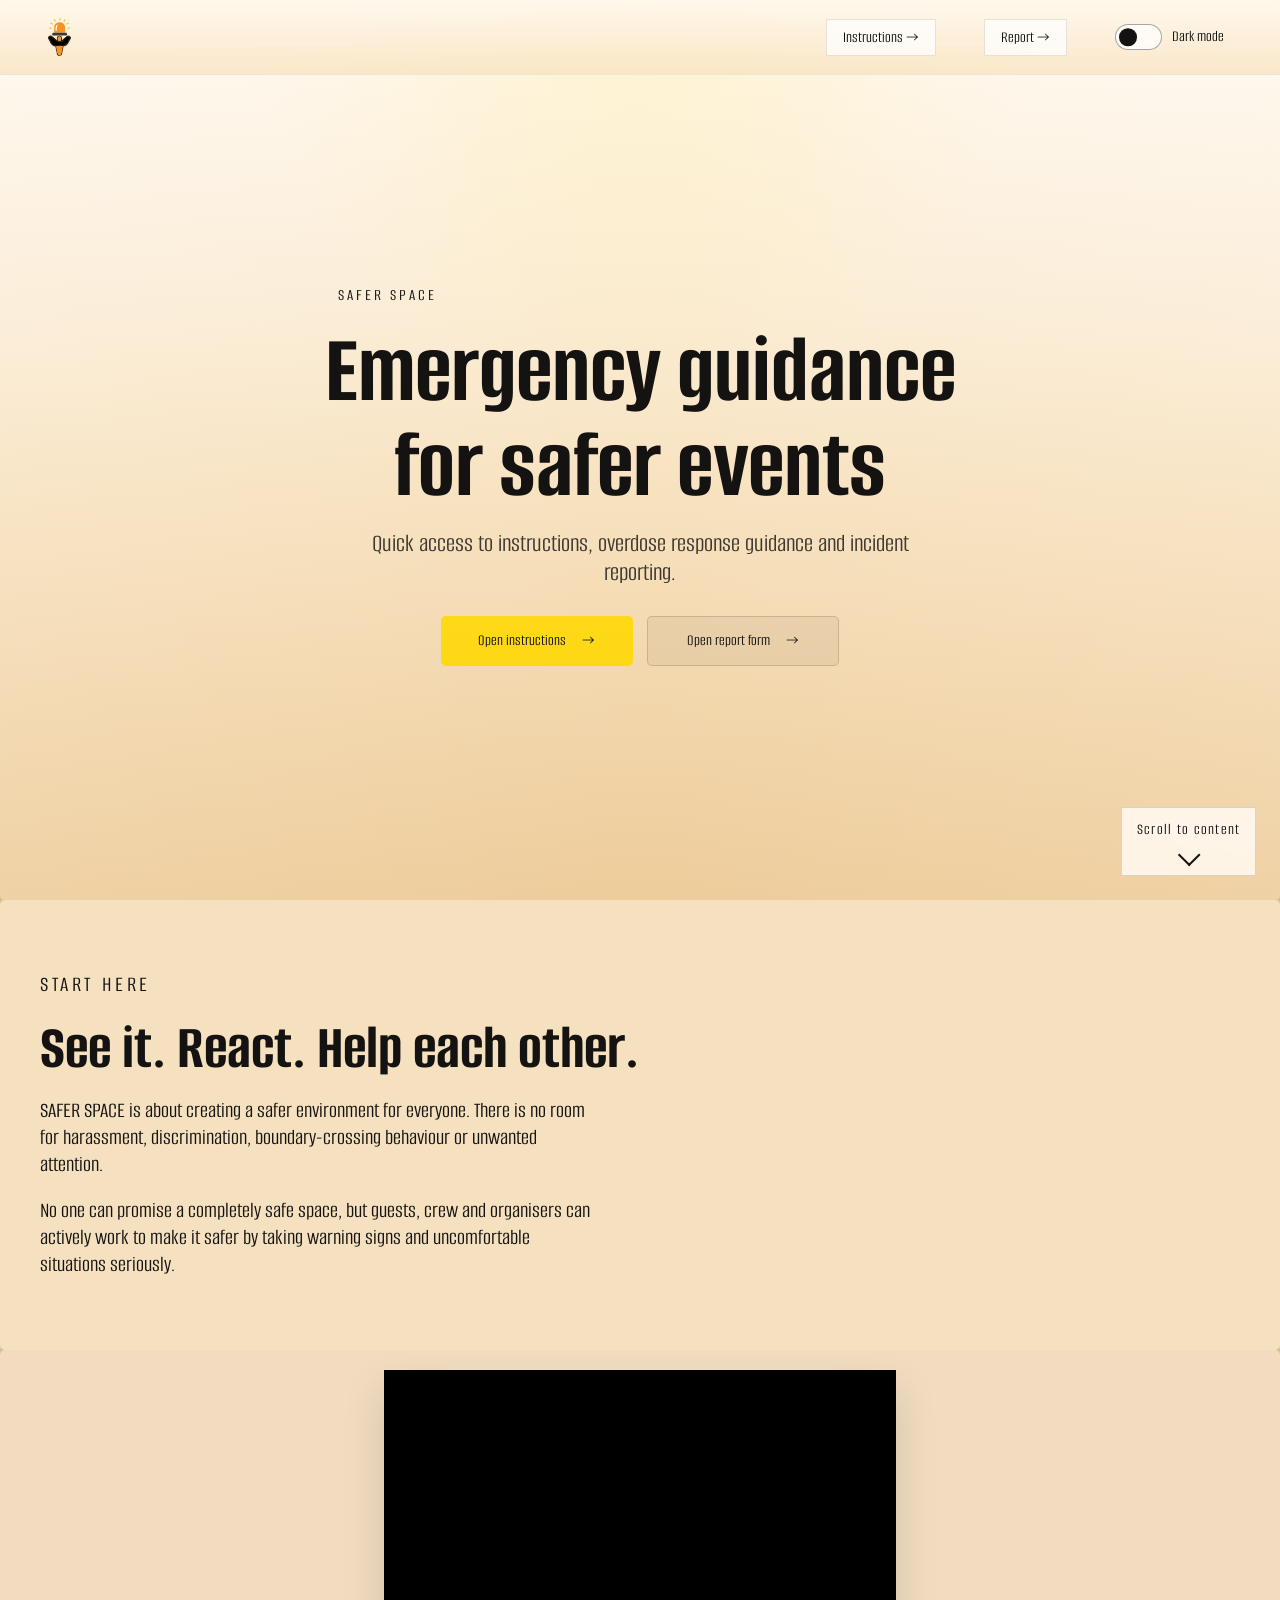
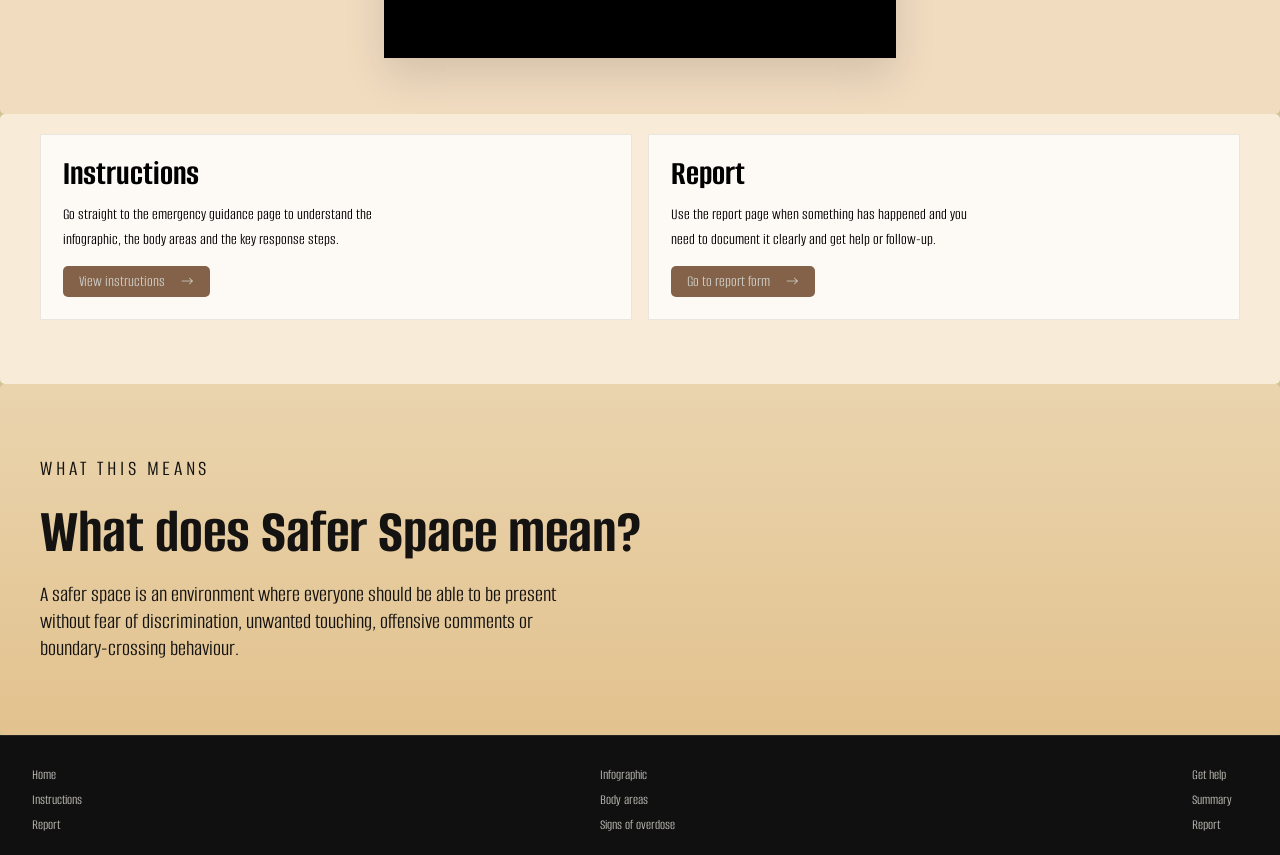
==== commit e559c1f8: "Add files via upload" ====
--- a/index.html
+++ b/index.html
@@ -65,9 +65,7 @@
         </div>
       </div>
 
-      <button class="frontpage-scroll" type="button" aria-label="Scroll to content">
-        Scroll to content
-      </button>
+
     </section>
 
     <section id="frontpage-intro" class="frontpage-panel frontpage-panel--dark reveal">
@@ -132,6 +130,12 @@
     </section>
   </main>
 
+  <!-- scroll btn -->
+
+  <button class="frontpage-scroll" type="button" aria-label="Scroll to content">
+    Scroll to content
+  </button>
+
   <footer>
     <nav aria-label="Footer navigation">
       <ul>
--- a/css/general.css
+++ b/css/general.css
@@ -239,17 +239,26 @@
 
 /* FOOTER */
 footer {
-  background-color: var(--color-menu-bg);
+  background: #101010;
+  color: #f3efe8;
+  border-top: 1px solid rgba(255, 255, 255, 0.08);
 }
 
 footer a,
 footer a:visited {
-  font-size: 0.7rem;
-  color: rgb(255, 217, 0);
+  font-size: 0.9rem;
+  line-height: 1.3;
+  color: rgba(243, 239, 232, 0.78);
   display: inline-block;
   overflow-wrap: anywhere;
+  text-decoration: none;
+}
+
+footer a:hover,
+footer a:focus-visible {
+  color: var(--color-accent-yellow);
 }
 
 footer nav {
-  padding: 1rem 0;
-}
+  padding: 1.8rem 0 1.25rem;
+}
--- a/css/layout.css
+++ b/css/layout.css
@@ -42,7 +42,10 @@
   display: block;
 }
 
+/* new aesthetic burger */
+
 header nav {
+  position: relative;
   display: flex;
   justify-content: space-between;
   align-items: center;
@@ -54,9 +57,9 @@
   grid-column: 2 / 3;
   display: grid;
   grid-template-columns: 1fr;
-  gap: 0.75rem;
+  gap: 1.1rem;
   align-items: start;
-  padding: 1rem 0;
+  padding: 1.8rem 0 1.25rem;
 }
 
 header nav > * {
@@ -98,9 +101,10 @@
 
 footer ul {
   display: grid;
-  gap: 0.35rem;
+  gap: 0.5rem;
   justify-content: start;
-  padding-inline: 0.75rem 1rem;
+  align-content: start;
+  padding-inline: 0;
   margin: 0;
 }
 
@@ -139,7 +143,7 @@
     justify-content: space-between;
     align-items: flex-start;
     grid-template-columns: repeat(3, minmax(0, 1fr));
-    column-gap: 1rem;
+    column-gap: 1.75rem;
   }
 
   footer ul {
--- a/css/burger.css
+++ b/css/burger.css
@@ -13,10 +13,18 @@
   display: block;
   width: 100%;
   height: 3px;
-  background-color: var(--color-accent-yellow);
+  background-color: currentColor;
   border-radius: 999px;
   margin-bottom: 5px;
   transition: 0.2s linear;
+}
+
+:root[data-theme="light"] .burger {
+  color: #141311;
+}
+
+:root[data-theme="dark"] .burger {
+  color: var(--color-accent-yellow);
 }
 
 .burger .line:last-child {
@@ -59,14 +67,19 @@
   }
 
   nav.active .menu {
-    display: block;
-    background-color: var(--color-menu-bg);
+    display: grid;
+    gap: 0.75rem;
     position: absolute;
-    top: 3.6rem;
+    top: calc(100% + 0.35rem);
     right: 0;
-    width: clamp(200px, 50vw, 400px);
-    z-index: 1;
-    opacity: 0.95;
+    width: min(18rem, calc(100vw - 1rem));
+    padding: 0.75rem;
+    z-index: 40;
+    opacity: 1;
+    align-items: stretch;
+    justify-items: stretch;
+    align-content: start;
+    height: auto;
   }
 
   header > nav li > a:after {
@@ -74,8 +87,9 @@
   }
 
   nav.active .menu li {
-    margin: 40px 20px;
-    text-align: right;
+    margin: 0;
+    text-align: left;
+    width: 100%;
   }
 
   nav.active .menu a,
@@ -83,11 +97,20 @@
     font-size: 24px;
   }
 
-  /* adjust to darkmode burger*/
+  nav.active .menu a {
+    margin: 0;
+    display: block;
+  }
+
+  nav.active .menu .theme-toggle-item {
+    margin: 0;
+    width: 100%;
+  }
 
   nav.active .menu .theme-switch {
-    width: calc(100% - 40px);
-    margin-inline: 20px;
+    width: 100%;
+    margin: 0;
+    padding: 0.35rem 0;
     display: flex;
     align-items: center;
     justify-content: space-between;
--- a/css/frontpage-antidote.css
+++ b/css/frontpage-antidote.css
@@ -170,11 +170,13 @@
   background: rgba(255, 255, 255, 0.16);
 }
 
-#frontpage .frontpage-scroll {
+#frontpage .frontpage-scroll,
+#instruction .frontpage-scroll,
+#register .frontpage-scroll {
   position: fixed;
   right: clamp(0.9rem, 3vw, 1.5rem);
   bottom: clamp(0.9rem, 3vw, 1.5rem);
-  z-index: 35;
+  z-index: 50;
   border: 1px solid rgba(255, 255, 255, 0.18);
   background: rgba(0, 0, 0, 0.72);
   backdrop-filter: blur(6px);
@@ -189,7 +191,9 @@
   animation: frontpageScrollPulse 1.8s ease-in-out infinite;
 }
 
-#frontpage .frontpage-scroll::after {
+#frontpage .frontpage-scroll::after,
+#instruction .frontpage-scroll::after,
+#register .frontpage-scroll::after {
   content: "";
   width: 0.9rem;
   height: 0.9rem;
@@ -652,3 +656,178 @@
   border: 1px solid rgba(255, 255, 255, 0.06);
   box-shadow: 0 18px 40px rgba(0, 0, 0, 0.22);
 }
+
+/* shared shell for index + instruction + register */
+:is(#frontpage, #instruction, #register) header {
+  position: fixed;
+  inset: 0 0 auto 0;
+  z-index: 30;
+  backdrop-filter: blur(6px);
+}
+
+:root[data-theme="light"] :is(#frontpage, #instruction, #register) header {
+  background: linear-gradient(
+    180deg,
+    rgba(255, 248, 236, 0.94),
+    rgba(248, 226, 191, 0.78)
+  );
+  border-bottom: 1px solid rgba(0, 0, 0, 0.08);
+}
+
+:root[data-theme="dark"] :is(#frontpage, #instruction, #register) header {
+  background: linear-gradient(180deg, rgba(0, 0, 0, 0.82), rgba(0, 0, 0, 0.42));
+}
+
+:root[data-theme="light"]
+  :is(#frontpage, #instruction, #register)
+  #logotype-wrapper {
+  background: transparent;
+}
+
+:root[data-theme="dark"]
+  :is(#frontpage, #instruction, #register)
+  #logotype-wrapper {
+  background: transparent;
+}
+
+:root[data-theme="light"]
+  :is(#frontpage, #instruction, #register)
+  header
+  nav
+  li
+  a {
+  background: rgba(255, 255, 255, 0.72);
+  color: #141311;
+  border: 1px solid rgba(0, 0, 0, 0.1);
+}
+
+:root[data-theme="dark"]
+  :is(#frontpage, #instruction, #register)
+  header
+  nav
+  li
+  a {
+  background: rgba(255, 255, 255, 0.08);
+  color: #f7f1e6;
+  border: 1px solid rgba(255, 255, 255, 0.12);
+}
+
+:root[data-theme="light"] :is(#frontpage, #instruction, #register) nav a:hover,
+:root[data-theme="light"]
+  :is(#frontpage, #instruction, #register)
+  nav
+  a:focus-visible {
+  background-color: rgba(255, 217, 0, 0.28);
+  color: #141311;
+}
+
+:root[data-theme="dark"] :is(#frontpage, #instruction, #register) nav a:hover,
+:root[data-theme="dark"]
+  :is(#frontpage, #instruction, #register)
+  nav
+  a:focus-visible {
+  background-color: rgba(255, 217, 0, 0.22);
+  color: #ffffff;
+}
+
+:root[data-theme="light"]
+  :is(#frontpage, #instruction, #register)
+  .theme-switch {
+  color: #141311;
+}
+
+:root[data-theme="dark"]
+  :is(#frontpage, #instruction, #register)
+  .theme-switch {
+  color: #f7f1e6;
+}
+
+:root[data-theme="light"]
+  :is(#frontpage, #instruction, #register)
+  .theme-switch-track {
+  background-color: rgba(255, 255, 255, 0.74);
+  border-color: rgba(0, 0, 0, 0.34);
+}
+
+:root[data-theme="dark"]
+  :is(#frontpage, #instruction, #register)
+  .theme-switch-track {
+  background-color: rgba(255, 255, 255, 0.12);
+  border-color: rgba(255, 255, 255, 0.8);
+}
+
+:root[data-theme="light"] #frontpage .frontpage-hero__eyebrow,
+:root[data-theme="light"] #frontpage .frontpage-kicker {
+  color: #141311;
+}
+
+:root[data-theme="light"] #frontpage .frontpage-scroll,
+:root[data-theme="light"] #instruction .frontpage-scroll,
+:root[data-theme="light"] #register .frontpage-scroll {
+  background: rgba(255, 249, 240, 0.88);
+  border-color: rgba(0, 0, 0, 0.14);
+  color: #141311;
+}
+
+:root[data-theme="dark"] #frontpage .frontpage-scroll,
+:root[data-theme="dark"] #instruction .frontpage-scroll,
+:root[data-theme="dark"] #register .frontpage-scroll {
+  background: rgba(0, 0, 0, 0.72);
+  border-color: rgba(255, 255, 255, 0.18);
+  color: #f7f1e6;
+}
+
+:root[data-theme="light"]
+  :is(#frontpage, #instruction, #register)
+  nav.active
+  .menu {
+  background: rgba(255, 249, 240, 0.97);
+  border: 1px solid rgba(0, 0, 0, 0.1);
+  box-shadow: 0 18px 40px rgba(0, 0, 0, 0.15);
+}
+
+:root[data-theme="dark"]
+  :is(#frontpage, #instruction, #register)
+  nav.active
+  .menu {
+  background: rgba(0, 0, 0, 0.92);
+  border: 1px solid rgba(255, 255, 255, 0.08);
+  box-shadow: 0 18px 40px rgba(0, 0, 0, 0.35);
+}
+
+/* stronger visible styling for instruction + register */
+:is(#instruction, #register) {
+  background:
+    radial-gradient(circle at top, rgba(255, 217, 0, 0.08), transparent 24%),
+    var(--color-bg);
+}
+
+:is(#instruction, #register) main {
+  padding-top: 6.25rem;
+  padding-bottom: 2rem;
+  row-gap: 1.25rem;
+}
+
+:root[data-theme="light"] #instruction :is(.infographic-info, .info-text),
+:root[data-theme="light"] #register :is(#form-section, #form-summary) {
+  background: rgba(255, 255, 255, 0.72);
+  color: #141311;
+  border: 1px solid rgba(0, 0, 0, 0.08);
+  box-shadow: 0 18px 40px rgba(0, 0, 0, 0.12);
+}
+
+:root[data-theme="dark"] #instruction :is(.infographic-info, .info-text),
+:root[data-theme="dark"] #register :is(#form-section, #form-summary) {
+  background: #11100f;
+  color: #f3efe8;
+  border: 1px solid rgba(255, 255, 255, 0.06);
+  box-shadow: 0 18px 40px rgba(0, 0, 0, 0.22);
+}
+
+/* back to top arrow */
+
+#frontpage .frontpage-scroll.is-top::after,
+#instruction .frontpage-scroll.is-top::after,
+#register .frontpage-scroll.is-top::after {
+  transform: rotate(225deg);
+}
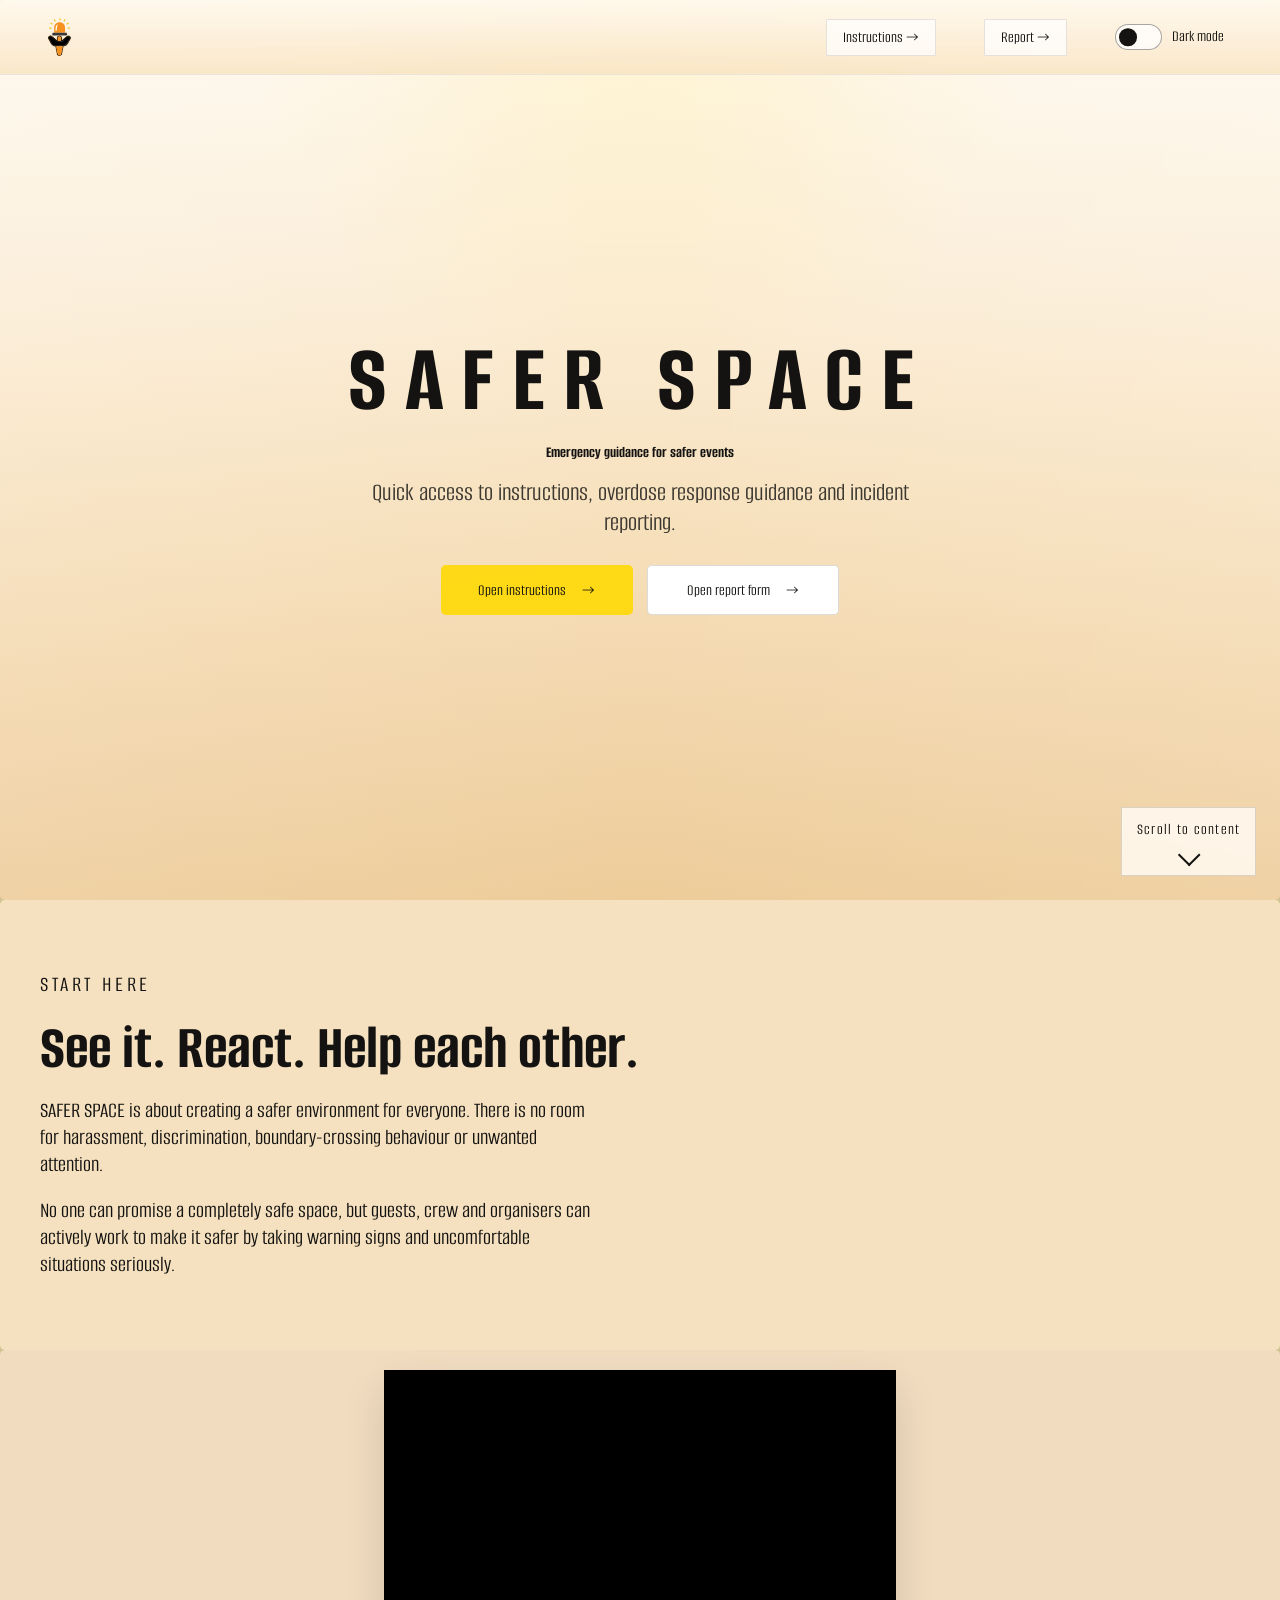
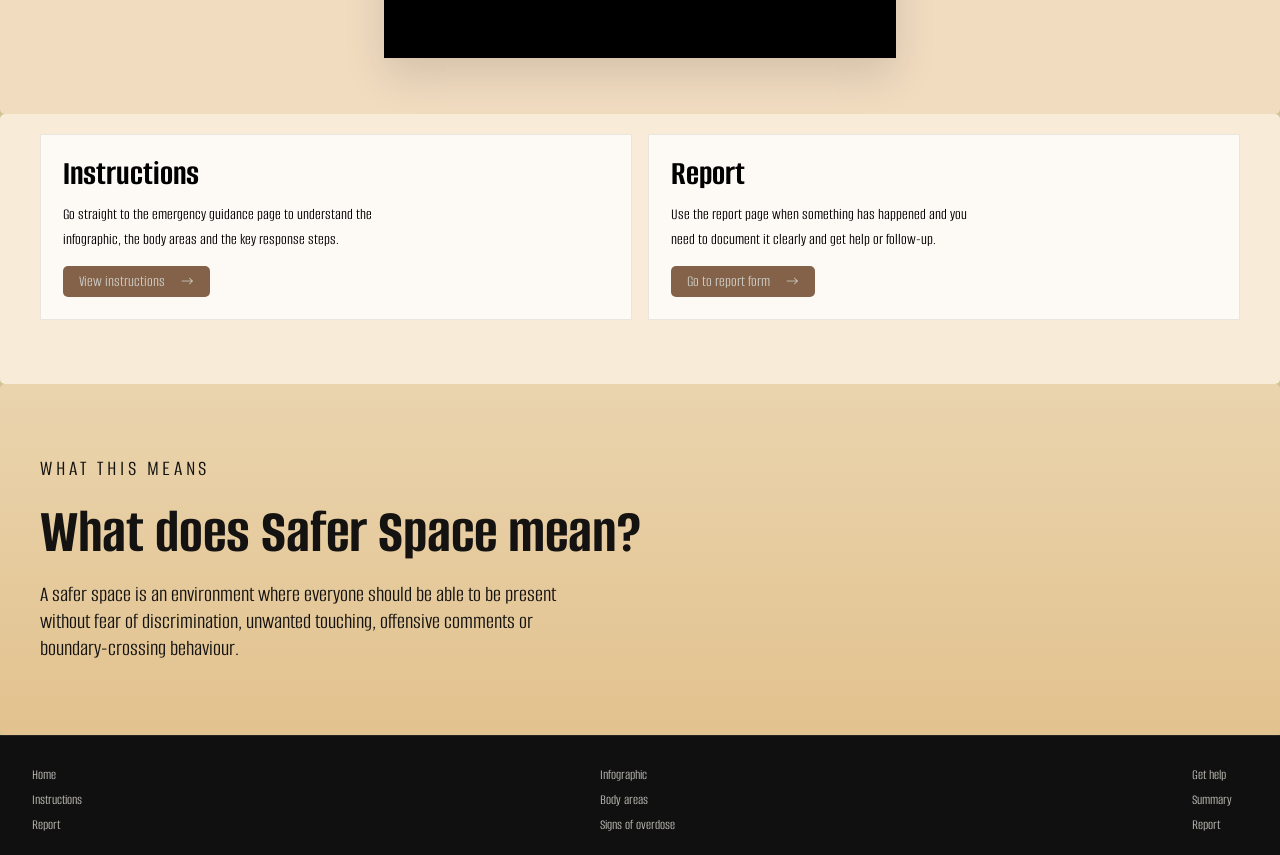
==== commit 73a5a2a5: "Add files via upload edited colors" ====
--- a/index.html
+++ b/index.html
@@ -48,13 +48,19 @@
 
   <main>
     <section class="frontpage-hero" aria-label="Safer Space front page hero">
-
+      <div class="frontpage-hero__media" aria-hidden="true">
+        <video class="frontpage-hero__video" autoplay muted loop playsinline preload="metadata">
+          <source src="video/ANTIDOTE SPOT OG STOP EN OVERDOSIS.mp4" type="video/mp4">
+        </video>
+      </div>
 
       <div class="frontpage-hero__overlay" aria-hidden="true"></div>
 
       <div class="frontpage-hero__content reveal is-visible">
-        <p class="frontpage-hero__eyebrow">Safer Space</p>
-        <h1>Emergency guidance for safer events</h1>
+
+        <h1 class="frontpage-hero__eyebrow">Safer Space</h1>
+
+        <h2>Emergency guidance for safer events</h2>
         <p class="frontpage-hero__lead">
           Quick access to instructions, overdose response guidance and incident reporting.
         </p>
--- a/css/frontpage-antidote.css
+++ b/css/frontpage-antidote.css
@@ -100,7 +100,7 @@
   width: min(100% - 2rem, 62rem);
   padding: clamp(7rem, 16vh, 10rem) 1rem 6rem;
   text-align: center;
-  color: #f7f1e6;
+  color: #efbe64;
   display: grid;
   gap: 1rem;
 }
@@ -427,7 +427,7 @@
 }
 
 :root[data-theme="light"] #frontpage .frontpage-hero__actions .cta_btn--ghost {
-  background: rgba(20, 19, 17, 0.05);
+  background: rgb(255, 255, 255);
   color: #141311;
   border-color: rgba(0, 0, 0, 0.14);
 }
